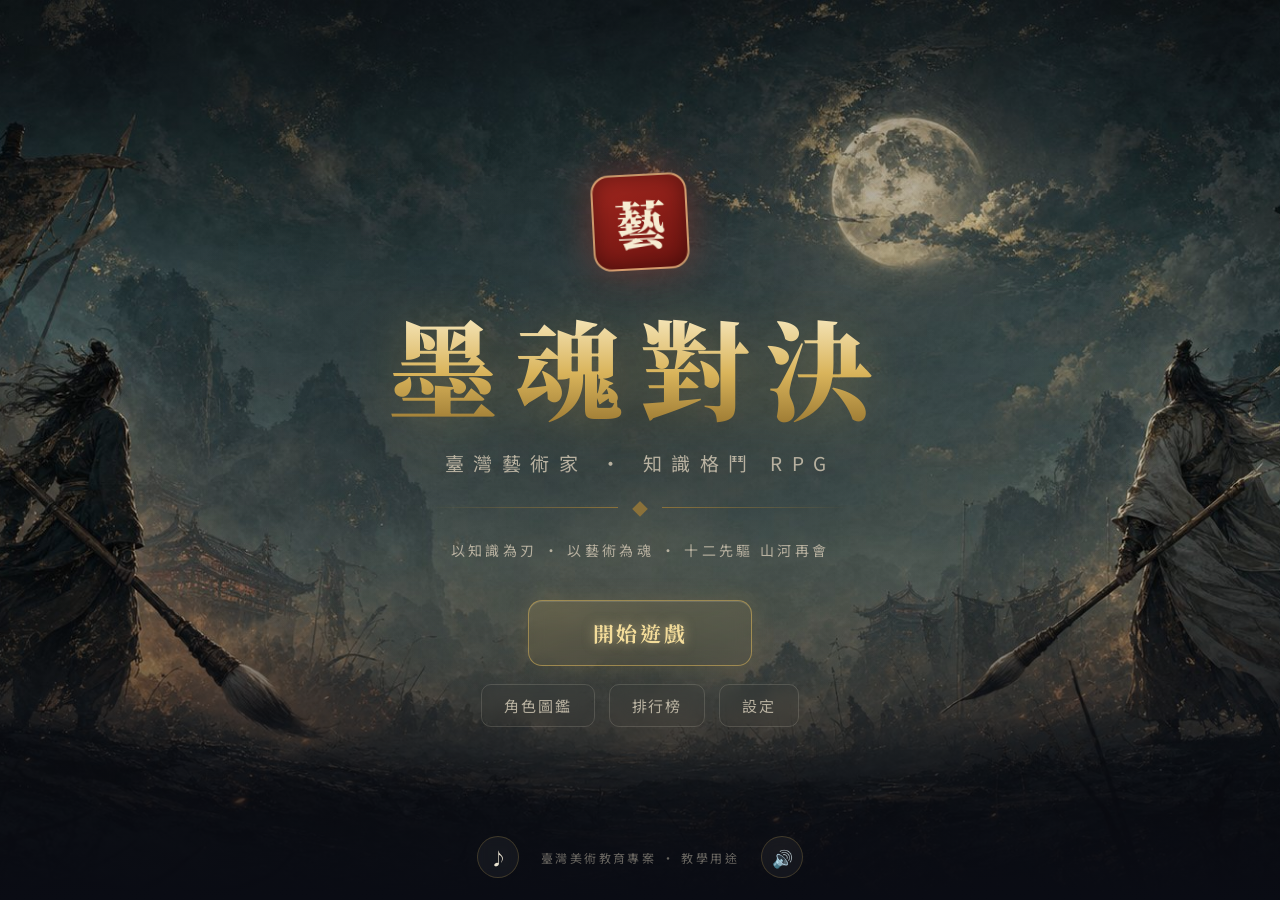
==== index.html @ 485f6d45 "初始版本:墨魂對決 — 臺灣藝術家知識格鬥 RPG 12 位臺灣美術先驅立繪、回合制答題戰鬥、120 題內建題庫、 教師模式 CSV 匯入、圖鑑解鎖、排行榜、PWA 離線支援。  Co-Authore" ====
<!DOCTYPE html>
<html lang="zh-Hant">
<head>
<meta charset="UTF-8">
<meta name="viewport" content="width=device-width, initial-scale=1.0">
<meta name="theme-color" content="#0a0c14">
<title>墨魂對決 — 臺灣藝術家知識格鬥 RPG</title>
<meta name="description" content="臺灣藝術家知識格鬥 RPG:以答題為武器的回合制戰鬥,認識陳澄波、黃土水、郭雪湖等 12 位臺灣美術先驅。">
<link rel="manifest" href="manifest.json">
<link rel="preconnect" href="https://fonts.googleapis.com">
<link rel="preconnect" href="https://fonts.gstatic.com" crossorigin>
<link href="https://fonts.googleapis.com/css2?family=Noto+Serif+TC:wght@400;600;700;900&family=Noto+Sans+TC:wght@300;400;500;700&display=swap" rel="stylesheet">
<link rel="stylesheet" href="css/style.css">
<link rel="preload" as="image" href="assets/hero-bg.jpg">
</head>
<body>

<!-- 全域背景粒子 -->
<canvas id="bg-canvas"></canvas>
<div class="vignette"></div>
<div class="fog fog-a"></div>
<div class="fog fog-b"></div>

<!-- ═══════════ 首頁 ═══════════ -->
<section id="screen-home" class="screen active">
  <div class="hero">
    <div class="hero-art"></div>
    <div class="hero-center">
      <div class="logo-seal">藝</div>
      <h1 class="logo-title">墨魂對決</h1>
      <p class="logo-sub">臺灣藝術家 · 知識格鬥 RPG</p>
      <div class="logo-divider"><span>◆</span></div>
      <p class="hero-tag">以知識為刃 · 以藝術為魂 · 十二先驅 山河再會</p>
      <div class="hero-actions">
        <button class="btn btn-gold btn-xl" id="btn-start">開始遊戲</button>
        <div class="hero-subactions">
          <button class="btn btn-ghost" id="btn-gallery-home">角色圖鑑</button>
          <button class="btn btn-ghost" id="btn-leaderboard">排行榜</button>
          <button class="btn btn-ghost" id="btn-settings">設定</button>
        </div>
      </div>
    </div>
    <div class="hero-footer">
      <button class="icon-btn" id="btn-bgm" title="背景音樂">♪</button>
      <span class="hero-credit">臺灣美術教育專案 · 教學用途</span>
      <button class="icon-btn" id="btn-sfx" title="音效">🔊</button>
    </div>
  </div>
</section>

<!-- ═══════════ 模式選擇 ═══════════ -->
<section id="screen-modes" class="screen">
  <header class="screen-header">
    <button class="btn btn-back" data-back="screen-home">‹ 返回</button>
    <h2 class="screen-title">選擇模式</h2>
    <div class="header-spacer"></div>
  </header>
  <div id="mode-grid" class="mode-grid"></div>
</section>

<!-- ═══════════ 角色選擇 ═══════════ -->
<section id="screen-select" class="screen">
  <header class="screen-header">
    <button class="btn btn-back" data-back="screen-modes">‹ 返回</button>
    <h2 class="screen-title" id="select-title">選擇角色</h2>
    <div class="header-spacer"></div>
  </header>
  <p class="select-hint" id="select-hint"></p>
  <div id="char-grid" class="char-grid"></div>
  <div id="char-detail" class="char-detail hidden"></div>
  <div class="select-footer">
    <div id="pick-status" class="pick-status"></div>
    <div class="difficulty-row hidden" id="ai-difficulty-row">
      <span class="diff-label">AI 難度</span>
      <div class="diff-btns" id="diff-btns"></div>
    </div>
    <button class="btn btn-gold btn-lg hidden" id="btn-battle-start">進入戰鬥</button>
  </div>
</section>

<!-- ═══════════ 戰鬥畫面 ═══════════ -->
<section id="screen-battle" class="screen">
  <div class="battle-stage" id="battle-stage">
    <div class="stage-bg"></div>
    <div class="stage-ground"></div>

    <div class="battle-hud">
      <div class="fighter-panel left" id="panel-p1">
        <div class="fp-name-row"><span class="fp-name" id="name-p1"></span><span class="fp-tag" id="tag-p1"></span></div>
        <div class="bar hp-bar"><div class="bar-fill" id="hp-p1"></div><span class="bar-text" id="hptext-p1"></span></div>
        <div class="bar en-bar"><div class="bar-fill" id="en-p1"></div><span class="bar-label">氣</span></div>
        <div class="fp-combo" id="combo-p1"></div>
      </div>
      <div class="battle-center">
        <div class="round-label" id="round-label">ROUND 1</div>
        <div class="timer-ring" id="timer-ring"><span id="timer-text">–</span></div>
      </div>
      <div class="fighter-panel right" id="panel-p2">
        <div class="fp-name-row"><span class="fp-tag" id="tag-p2"></span><span class="fp-name" id="name-p2"></span></div>
        <div class="bar hp-bar rtl"><div class="bar-fill" id="hp-p2"></div><span class="bar-text" id="hptext-p2"></span></div>
        <div class="bar en-bar rtl"><div class="bar-fill" id="en-p2"></div><span class="bar-label">氣</span></div>
        <div class="fp-combo" id="combo-p2"></div>
      </div>
    </div>

    <div class="arena">
      <div class="fighter fighter-left" id="fighter-p1"></div>
      <div class="vs-mark">對</div>
      <div class="fighter fighter-right" id="fighter-p2"></div>
    </div>

    <div class="battle-bottom" id="battle-bottom"></div>

    <div class="fx-layer" id="fx-layer"></div>
    <div class="announce" id="announce"></div>
    <div class="ultra-overlay" id="ultra-overlay"></div>
    <button class="btn btn-ghost btn-flee" id="btn-flee">離開戰鬥</button>
  </div>
</section>

<!-- ═══════════ 練習模式 ═══════════ -->
<section id="screen-practice" class="screen">
  <header class="screen-header">
    <button class="btn btn-back" data-back="screen-modes">‹ 返回</button>
    <h2 class="screen-title">練習模式</h2>
    <div class="header-spacer" id="practice-score"></div>
  </header>
  <div class="practice-wrap" id="practice-wrap"></div>
</section>

<!-- ═══════════ 教師模式 ═══════════ -->
<section id="screen-teacher" class="screen">
  <header class="screen-header">
    <button class="btn btn-back" data-back="screen-modes">‹ 返回</button>
    <h2 class="screen-title">教師模式 · 題庫管理</h2>
    <div class="header-spacer"></div>
  </header>
  <div class="teacher-wrap" id="teacher-wrap"></div>
</section>

<!-- ═══════════ 圖鑑 ═══════════ -->
<section id="screen-gallery" class="screen">
  <header class="screen-header">
    <button class="btn btn-back" data-back="screen-home">‹ 返回</button>
    <h2 class="screen-title">藝術家圖鑑</h2>
    <div class="header-spacer" id="gallery-progress"></div>
  </header>
  <div class="gallery-wrap" id="gallery-wrap"></div>
</section>

<!-- ═══════════ 勝負結算 ═══════════ -->
<div class="modal-backdrop hidden" id="result-modal">
  <div class="result-card" id="result-card"></div>
</div>

<!-- ═══════════ 通用 Modal ═══════════ -->
<div class="modal-backdrop hidden" id="modal">
  <div class="modal-card" id="modal-card"></div>
</div>

<div class="toast" id="toast"></div>

<script src="js/data.js"></script>
<script src="js/audio.js"></script>
<script src="js/fx.js"></script>
<script src="js/game.js"></script>
<script src="js/ui.js"></script>
<script>
if ('serviceWorker' in navigator && location.protocol.startsWith('http')) {
  navigator.serviceWorker.register('sw.js').catch(()=>{});
}
</script>
</body>
</html>
---- css/style.css ----
/* ═══════════════════════════════════════════════
   墨魂對決 — 主樣式
   中國古典武俠 × Dark Fantasy × 現代 Game UI
   ═══════════════════════════════════════════════ */

:root {
  --gold: #d9b45b;
  --gold-hi: #f3dc9a;
  --gold-dim: #8a713a;
  --ink: #0a0c14;
  --ink-2: #10131f;
  --ink-3: #171b2b;
  --paper: #e9e2d0;
  --paper-dim: #b8b1a0;
  --red: #c0392b;
  --red-hi: #ff6b52;
  --jade: #3fae8c;
  --glass: rgba(255, 255, 255, 0.045);
  --glass-brd: rgba(217, 180, 91, 0.22);
  --shadow-lg: 0 22px 60px rgba(0, 0, 0, 0.55);
  --ease: cubic-bezier(0.22, 1, 0.36, 1);
  --serif: 'Noto Serif TC', 'PMingLiU', serif;
  --sans: 'Noto Sans TC', 'Microsoft JhengHei', sans-serif;
}

* { margin: 0; padding: 0; box-sizing: border-box; }
html { height: 100%; }
body {
  min-height: 100%;
  background:
    radial-gradient(1200px 700px at 70% -10%, #1d1730 0%, transparent 60%),
    radial-gradient(1000px 800px at 10% 110%, #14202b 0%, transparent 55%),
    linear-gradient(175deg, #0c0e18 0%, #0a0c14 45%, #0d0a12 100%);
  color: var(--paper);
  font-family: var(--sans);
  overflow-x: hidden;
}
button { font-family: inherit; color: inherit; cursor: pointer; background: none; border: none; }
input, textarea, select { font-family: inherit; }
.hidden { display: none !important; }

/* ── 背景層 ── */
#bg-canvas { position: fixed; inset: 0; z-index: 0; pointer-events: none; }
.vignette {
  position: fixed; inset: 0; z-index: 2; pointer-events: none;
  background: radial-gradient(ellipse at center, transparent 52%, rgba(0, 0, 0, 0.55) 100%);
}
.fog {
  position: fixed; left: -20%; width: 140%; height: 40vh; z-index: 1; pointer-events: none;
  background: radial-gradient(ellipse 60% 100% at 50% 100%, rgba(160, 170, 210, 0.07), transparent 70%);
  filter: blur(2px);
}
.fog-a { bottom: -8vh; animation: fogDrift 26s ease-in-out infinite alternate; }
.fog-b { bottom: 6vh; opacity: 0.6; animation: fogDrift 34s ease-in-out infinite alternate-reverse; }
@keyframes fogDrift { from { transform: translateX(-4%); } to { transform: translateX(4%); } }

/* ── 畫面切換 ── */
.screen {
  position: relative; z-index: 3;
  min-height: 100vh;
  display: none;
  flex-direction: column;
  animation: screenIn 0.55s var(--ease);
}
.screen.active { display: flex; }
@keyframes screenIn {
  from { opacity: 0; transform: scale(1.015); filter: brightness(1.4); }
  to { opacity: 1; transform: scale(1); filter: brightness(1); }
}

/* ═══════════ 按鈕 ═══════════ */
.btn {
  position: relative;
  padding: 10px 22px;
  border-radius: 10px;
  font-size: 15px; letter-spacing: 0.12em;
  border: 1px solid var(--glass-brd);
  background: var(--glass);
  backdrop-filter: blur(8px);
  transition: all 0.28s var(--ease);
}
.btn:hover { border-color: var(--gold); color: var(--gold-hi); box-shadow: 0 0 18px rgba(217, 180, 91, 0.25), inset 0 0 12px rgba(217, 180, 91, 0.08); transform: translateY(-1px); }
.btn:active { transform: translateY(1px) scale(0.98); }

.btn-gold {
  background: linear-gradient(160deg, rgba(217, 180, 91, 0.18), rgba(217, 180, 91, 0.06));
  border: 1px solid rgba(217, 180, 91, 0.55);
  color: var(--gold-hi);
  text-shadow: 0 0 12px rgba(243, 220, 154, 0.5);
  box-shadow: 0 0 22px rgba(217, 180, 91, 0.18), inset 0 1px 0 rgba(255, 255, 255, 0.12);
  animation: breathe 3.2s ease-in-out infinite;
}
.btn-gold:hover { box-shadow: 0 0 34px rgba(217, 180, 91, 0.45), inset 0 0 18px rgba(217, 180, 91, 0.12); transform: translateY(-2px) scale(1.02); }
@keyframes breathe {
  0%, 100% { box-shadow: 0 0 18px rgba(217, 180, 91, 0.15), inset 0 1px 0 rgba(255, 255, 255, 0.1); }
  50% { box-shadow: 0 0 30px rgba(217, 180, 91, 0.32), inset 0 1px 0 rgba(255, 255, 255, 0.14); }
}

.btn-ghost { background: transparent; border-color: rgba(233, 226, 208, 0.16); color: var(--paper-dim); }
.btn-ghost:hover { color: var(--gold-hi); }
.btn-lg { padding: 14px 40px; font-size: 17px; border-radius: 12px; }
.btn-xl { padding: 17px 64px; font-size: 21px; font-weight: 700; font-family: var(--serif); border-radius: 14px; }
.btn-sm { padding: 7px 16px; font-size: 13px; }
.btn-tiny { padding: 3px 10px; font-size: 12px; border-radius: 6px; }
.btn-danger { border-color: rgba(192, 57, 43, 0.5); color: #e88; }
.btn-danger:hover { border-color: var(--red-hi); color: var(--red-hi); box-shadow: 0 0 16px rgba(192, 57, 43, 0.3); }
.btn-back { padding: 8px 16px; font-size: 14px; }

.icon-btn {
  width: 42px; height: 42px; border-radius: 50%;
  border: 1px solid var(--glass-brd); background: var(--glass);
  font-size: 17px; transition: all 0.25s var(--ease);
  backdrop-filter: blur(6px);
}
.icon-btn:hover { border-color: var(--gold); box-shadow: 0 0 14px rgba(217, 180, 91, 0.3); }
.icon-btn.off { opacity: 0.35; filter: grayscale(1); }

/* ═══════════ 首頁 ═══════════ */
.hero {
  position: relative; flex: 1;
  display: flex; flex-direction: column; align-items: center; justify-content: center;
  min-height: 100vh; overflow: hidden; padding: 24px;
}
.hero-art {
  position: absolute; inset: 0; z-index: 0; pointer-events: none;
  background: url('../assets/hero-bg.jpg') center 30% / cover no-repeat;
  animation: heroZoom 36s ease-in-out infinite alternate;
  transform-origin: 50% 42%;
}
@keyframes heroZoom { from { transform: scale(1); } to { transform: scale(1.07); } }
.hero-art::after {
  content: ''; position: absolute; inset: 0;
  background:
    radial-gradient(58% 46% at 50% 46%, rgba(7, 9, 15, 0.34), transparent 72%),
    linear-gradient(rgba(7, 9, 15, 0.42), rgba(7, 9, 15, 0.12) 30%, rgba(7, 9, 15, 0.16) 62%, rgba(9, 10, 16, 0.78) 88%, #0a0c14 100%);
}
.hero-center { position: relative; text-align: center; z-index: 4; }
.logo-seal {
  width: 96px; height: 96px; margin: 0 auto 18px;
  display: flex; align-items: center; justify-content: center;
  font-family: var(--serif); font-size: 52px; font-weight: 900; color: #f6ecd2;
  background: linear-gradient(160deg, #a3271f, #6e1410);
  border: 2px solid rgba(243, 220, 154, 0.65);
  border-radius: 18px;
  box-shadow: 0 0 40px rgba(192, 57, 43, 0.45), inset 0 0 22px rgba(0, 0, 0, 0.4);
  animation: sealIn 1.1s var(--ease) both, sealGlow 4s ease-in-out 1.1s infinite;
  rotate: -3deg;
}
@keyframes sealIn { from { opacity: 0; transform: scale(2.4); filter: blur(6px); } to { opacity: 1; transform: scale(1); filter: blur(0); } }
@keyframes sealGlow { 0%, 100% { box-shadow: 0 0 30px rgba(192, 57, 43, 0.35), inset 0 0 22px rgba(0,0,0,.4);} 50% { box-shadow: 0 0 55px rgba(192, 57, 43, 0.6), inset 0 0 22px rgba(0,0,0,.4);} }

.logo-title {
  font-family: var(--serif); font-weight: 900;
  font-size: clamp(52px, 9vw, 108px); letter-spacing: 0.16em;
  background: linear-gradient(180deg, #fdf3d3 8%, var(--gold) 55%, #96742f 92%);
  -webkit-background-clip: text; background-clip: text; color: transparent;
  filter: drop-shadow(0 4px 26px rgba(217, 180, 91, 0.35));
  animation: titleIn 1.2s 0.15s var(--ease) both;
}
@keyframes titleIn { from { opacity: 0; transform: translateY(26px); letter-spacing: 0.5em; filter: blur(8px); } to { opacity: 1; transform: none; letter-spacing: 0.16em; filter: drop-shadow(0 4px 26px rgba(217,180,91,.35)); } }

.logo-sub {
  margin-top: 6px; font-size: clamp(14px, 2vw, 19px); letter-spacing: 0.5em;
  color: var(--paper-dim); animation: fadeUp 1s 0.5s var(--ease) both;
}
.logo-divider {
  margin: 20px auto; width: min(420px, 70vw); display: flex; align-items: center; gap: 14px;
  color: var(--gold-dim); animation: fadeUp 1s 0.65s var(--ease) both;
}
.logo-divider::before, .logo-divider::after {
  content: ''; flex: 1; height: 1px;
  background: linear-gradient(90deg, transparent, var(--gold-dim));
}
.logo-divider::after { background: linear-gradient(90deg, var(--gold-dim), transparent); }
.hero-tag { color: var(--paper-dim); letter-spacing: 0.24em; font-size: 14px; animation: fadeUp 1s 0.75s var(--ease) both; }

.hero-actions { margin-top: 40px; animation: fadeUp 1s 0.9s var(--ease) both; }
.hero-subactions { margin-top: 18px; display: flex; gap: 14px; justify-content: center; flex-wrap: wrap; }
.hero-footer {
  position: absolute; bottom: 22px; left: 0; right: 0; z-index: 4;
  display: flex; align-items: center; justify-content: center; gap: 22px;
}
.hero-credit { font-size: 12px; letter-spacing: 0.2em; color: rgba(184, 177, 160, 0.55); }

@keyframes fadeUp { from { opacity: 0; transform: translateY(18px); } to { opacity: 1; transform: none; } }
.fade-up { animation: fadeUp 0.5s var(--ease) both; }

/* ═══════════ 通用頁首 ═══════════ */
.screen-header {
  display: flex; align-items: center; justify-content: space-between;
  padding: 22px clamp(16px, 4vw, 48px);
}
.screen-title {
  font-family: var(--serif); font-weight: 700;
  font-size: clamp(22px, 3.4vw, 32px); letter-spacing: 0.22em;
  color: var(--gold-hi); text-shadow: 0 0 24px rgba(217, 180, 91, 0.3);
}
.header-spacer { min-width: 90px; text-align: right; }

/* ═══════════ 模式選擇 ═══════════ */
.mode-grid {
  display: grid; gap: 22px;
  grid-template-columns: repeat(auto-fill, minmax(250px, 1fr));
  padding: 10px clamp(16px, 5vw, 64px) 56px;
  max-width: 1280px; margin: 0 auto; width: 100%;
}
.mode-card {
  position: relative; overflow: hidden;
  display: flex; flex-direction: column; align-items: flex-start; gap: 8px;
  padding: 28px 26px; min-height: 170px;
  border-radius: 24px; text-align: left;
  background: linear-gradient(155deg, rgba(255, 255, 255, 0.06), rgba(255, 255, 255, 0.015));
  border: 1px solid var(--glass-brd);
  backdrop-filter: blur(12px);
  box-shadow: var(--shadow-lg);
  transition: transform 0.35s var(--ease), box-shadow 0.35s var(--ease), border-color 0.35s;
  animation: fadeUp 0.55s var(--d, 0s) var(--ease) both;
}
.mode-card::before {
  content: ''; position: absolute; inset: 0; border-radius: inherit; pointer-events: none;
  background: radial-gradient(420px 160px at var(--mx, 50%) -20%, rgba(217, 180, 91, 0.16), transparent 65%);
  opacity: 0; transition: opacity 0.4s;
}
.mode-card:hover { transform: translateY(-7px) scale(1.03); border-color: rgba(217, 180, 91, 0.65); box-shadow: 0 26px 70px rgba(0, 0, 0, 0.6), 0 0 34px rgba(217, 180, 91, 0.22); }
.mode-card:hover::before { opacity: 1; }
.mode-icon { font-size: 34px; filter: drop-shadow(0 0 12px rgba(217, 180, 91, 0.4)); }
.mode-name { font-family: var(--serif); font-size: 22px; font-weight: 700; letter-spacing: 0.14em; color: var(--gold-hi); }
.mode-desc { font-size: 13.5px; color: var(--paper-dim); line-height: 1.6; }
.mode-card.wip { opacity: 0.55; }
.mode-wip {
  position: absolute; top: 16px; right: -34px; rotate: 40deg;
  background: rgba(120, 120, 140, 0.35); font-size: 11px; letter-spacing: 0.3em;
  padding: 4px 40px; color: var(--paper-dim);
}
.mode-card.sm { min-height: 130px; padding: 20px; }

/* ═══════════ 角色選擇 ═══════════ */
.select-hint { text-align: center; color: var(--paper-dim); letter-spacing: 0.3em; font-size: 14px; margin-bottom: 14px; }
.char-grid {
  display: grid; gap: 16px;
  grid-template-columns: repeat(auto-fill, minmax(160px, 1fr));
  padding: 0 clamp(16px, 4vw, 56px);
  max-width: 1320px; margin: 0 auto; width: 100%;
}
.char-card {
  --c1: hsl(var(--h), 55%, 46%);
  --c2: hsl(var(--h2), 60%, 38%);
  position: relative; display: flex; flex-direction: column; align-items: center; gap: 4px;
  padding: 20px 12px 16px; border-radius: 18px;
  background:
    radial-gradient(120% 90% at 50% -12%, hsla(var(--h), 60%, 50%, 0.16), transparent 60%),
    linear-gradient(160deg, rgba(255, 255, 255, 0.05), rgba(255, 255, 255, 0.012));
  border: 1px solid var(--glass-brd);
  backdrop-filter: blur(10px);
  transition: transform 0.32s var(--ease), box-shadow 0.32s var(--ease), border-color 0.32s;
  animation: fadeUp 0.5s var(--d, 0s) var(--ease) both;
  transform-style: preserve-3d;
}
.char-card:hover {
  transform: translateY(-8px) scale(1.045) rotateX(4deg);
  border-color: rgba(217, 180, 91, 0.7);
  box-shadow: 0 24px 50px rgba(0, 0, 0, 0.6), 0 0 30px rgba(217, 180, 91, 0.25), 0 0 46px hsla(var(--h), 70%, 50%, 0.2);
}
.char-card.picked {
  border-color: var(--gold);
  box-shadow: 0 0 0 1px var(--gold), 0 0 34px rgba(217, 180, 91, 0.4), 0 18px 44px rgba(0, 0, 0, 0.55);
  transform: scale(1.03);
}
.pick-badge {
  position: absolute; top: -10px; left: 50%; transform: translateX(-50%);
  background: linear-gradient(160deg, var(--gold-hi), var(--gold));
  color: #241c08; font-weight: 700; font-size: 12px; letter-spacing: 0.2em;
  padding: 3px 14px; border-radius: 999px;
  box-shadow: 0 4px 14px rgba(217, 180, 91, 0.5);
}
.char-star { position: absolute; top: 8px; right: 12px; color: var(--gold-hi); text-shadow: 0 0 10px rgba(243, 220, 154, 0.8); }
.char-portrait {
  width: 100%; aspect-ratio: 3 / 4;
  border-radius: 12px; overflow: hidden;
  border: 1px solid rgba(243, 220, 154, 0.28);
  box-shadow: 0 8px 22px rgba(0, 0, 0, 0.5), inset 0 0 18px rgba(0, 0, 0, 0.25);
  margin-bottom: 8px;
  background: radial-gradient(circle at 50% 30%, var(--c1), var(--c2));
}
.char-portrait img {
  width: 100%; height: 100%;
  object-fit: cover; object-position: 50% 8%;
  transition: transform 0.45s var(--ease);
}
.char-card:hover .char-portrait img { transform: scale(1.07); }
.char-card.picked .char-portrait { border-color: rgba(243, 220, 154, 0.7); }
.char-name { font-family: var(--serif); font-size: 19px; font-weight: 700; letter-spacing: 0.1em; }
.char-title { font-size: 12px; color: var(--gold); letter-spacing: 0.18em; }
.char-era { font-size: 11px; color: var(--paper-dim); }
.char-tags { display: flex; gap: 4px; flex-wrap: wrap; justify-content: center; margin-top: 4px; }
.char-tags i, .detail-tags i {
  font-style: normal; font-size: 10.5px; letter-spacing: 0.08em;
  padding: 2px 8px; border-radius: 999px;
  background: rgba(217, 180, 91, 0.1); border: 1px solid rgba(217, 180, 91, 0.28);
  color: var(--gold-hi);
}
.char-diff { margin-top: 5px; font-size: 10px; letter-spacing: 0.28em; color: var(--gold-dim); }

/* 角色詳情 */
.char-detail { padding: 18px clamp(16px, 4vw, 56px) 0; max-width: 1320px; margin: 0 auto; width: 100%; }
.detail-inner {
  --c1: hsl(var(--h), 55%, 46%);
  display: grid; grid-template-columns: 230px 1.3fr 1fr; gap: 26px;
  padding: 24px 28px; border-radius: 22px;
  background: linear-gradient(160deg, rgba(255, 255, 255, 0.055), rgba(255, 255, 255, 0.015));
  border: 1px solid rgba(217, 180, 91, 0.4);
  backdrop-filter: blur(14px);
  box-shadow: var(--shadow-lg), 0 0 40px hsla(var(--h), 60%, 50%, 0.1);
}
.pop-in { animation: popIn 0.45s var(--ease) both; }
@keyframes popIn { from { opacity: 0; transform: translateY(16px) scale(0.985); } to { opacity: 1; transform: none; } }
.detail-left { text-align: center; }
.detail-portrait {
  width: 100%; max-width: 210px; aspect-ratio: 9 / 14;
  margin: 0 auto 12px; border-radius: 16px; overflow: hidden;
  border: 1px solid rgba(243, 220, 154, 0.45);
  box-shadow: 0 12px 34px rgba(0, 0, 0, 0.55), 0 0 30px hsla(var(--h), 70%, 55%, 0.28);
}
.detail-portrait img { width: 100%; height: 100%; object-fit: cover; object-position: 50% 0%; }
.detail-name { font-family: var(--serif); font-size: 26px; font-weight: 900; letter-spacing: 0.12em; }
.detail-title { color: var(--gold); font-size: 13px; letter-spacing: 0.14em; margin-top: 2px; }
.detail-era { color: var(--paper-dim); font-size: 12px; margin-top: 2px; }
.detail-tags { display: flex; gap: 5px; flex-wrap: wrap; justify-content: center; margin-top: 10px; }
.detail-desc { font-size: 14px; line-height: 1.9; color: #d8d2c2; }
.detail-stats { margin-top: 14px; display: grid; gap: 7px; }
.stat-row { display: grid; grid-template-columns: 40px 1fr 22px; align-items: center; gap: 10px; font-size: 12.5px; color: var(--paper-dim); }
.stat-row b { color: var(--gold-hi); text-align: right; }
.stat-bar { height: 7px; border-radius: 99px; background: rgba(255, 255, 255, 0.07); overflow: hidden; }
.stat-bar div {
  height: 100%; border-radius: 99px;
  background: linear-gradient(90deg, hsl(var(--h), 60%, 42%), var(--gold));
  box-shadow: 0 0 10px hsla(var(--h), 80%, 55%, 0.5);
  animation: statGrow 0.8s var(--ease) both;
}
@keyframes statGrow { from { width: 0 !important; } }
.detail-right { display: flex; flex-direction: column; gap: 10px; justify-content: center; }
.detail-skill {
  display: grid; grid-template-columns: 46px 1fr; grid-template-rows: auto auto; column-gap: 12px;
  padding: 10px 14px; border-radius: 12px;
  background: rgba(255, 255, 255, 0.035); border: 1px solid rgba(255, 255, 255, 0.08);
}
.detail-skill i {
  grid-row: 1 / 3; align-self: center; font-style: normal;
  font-size: 12px; letter-spacing: 0.1em; text-align: center;
  padding: 5px 0; border-radius: 8px;
  background: rgba(217, 180, 91, 0.12); color: var(--gold-hi); border: 1px solid rgba(217, 180, 91, 0.3);
}
.detail-skill b { font-family: var(--serif); font-size: 15px; letter-spacing: 0.06em; }
.detail-skill span { font-size: 12px; color: var(--paper-dim); }
.detail-skill.ultra { border-color: rgba(217, 180, 91, 0.45); background: linear-gradient(120deg, rgba(217, 180, 91, 0.1), rgba(192, 57, 43, 0.08)); }
.detail-skill.ultra i { background: linear-gradient(160deg, rgba(217,180,91,.3), rgba(192,57,43,.25)); }

.select-footer {
  position: sticky; bottom: 0; z-index: 5;
  display: flex; align-items: center; justify-content: center; gap: 26px; flex-wrap: wrap;
  padding: 16px clamp(16px, 4vw, 56px) 22px; margin-top: 22px;
  background: linear-gradient(transparent, rgba(6, 7, 12, 0.88) 35%);
  backdrop-filter: blur(6px);
}
.pick-status { display: flex; align-items: center; gap: 12px; font-family: var(--serif); font-size: 17px; letter-spacing: 0.1em; }
.ps { padding: 6px 16px; border-radius: 10px; border: 1px solid var(--glass-brd); background: var(--glass); }
.ps.p1 { border-color: rgba(217, 180, 91, 0.5); color: var(--gold-hi); }
.ps.p2 { border-color: rgba(120, 170, 255, 0.5); color: #b9d4ff; }
.ps-vs { color: var(--red-hi); font-weight: 900; }
.difficulty-row { display: flex; align-items: center; gap: 12px; }
.diff-label { color: var(--paper-dim); font-size: 13px; letter-spacing: 0.2em; }
.diff-btns { display: flex; gap: 6px; flex-wrap: wrap; }
.diff-btn {
  display: flex; flex-direction: column; align-items: center; gap: 1px;
  padding: 7px 13px; border-radius: 10px; font-size: 12.5px; letter-spacing: 0.06em;
  border: 1px solid rgba(255, 255, 255, 0.12); background: var(--glass); color: var(--paper-dim);
  transition: all 0.25s var(--ease);
}
.diff-btn i { font-style: normal; font-size: 10.5px; opacity: 0.75; }
.diff-btn:hover { border-color: var(--gold-dim); color: var(--paper); }
.diff-btn.on {
  border-color: var(--gold); color: var(--gold-hi);
  background: rgba(217, 180, 91, 0.12);
  box-shadow: 0 0 14px rgba(217, 180, 91, 0.3);
}

/* ═══════════ 戰鬥畫面 ═══════════ */
#screen-battle { padding: 0; }
.battle-stage {
  position: relative; flex: 1; min-height: 100vh;
  display: flex; flex-direction: column;
  overflow: hidden;
  transition: filter 0.4s;
}
.battle-stage.slowmo { filter: saturate(0.6) contrast(1.1) brightness(0.85); }
.battle-stage.shaking { animation: shake 0.45s linear; }
@keyframes shake {
  0%, 100% { transform: translate(0, 0); }
  15% { transform: translate(calc(var(--shake, 6px) * -1), calc(var(--shake, 6px) * 0.6)); }
  30% { transform: translate(var(--shake, 6px), calc(var(--shake, 6px) * -0.7)); }
  45% { transform: translate(calc(var(--shake, 6px) * -0.8), calc(var(--shake, 6px) * -0.4)); }
  60% { transform: translate(calc(var(--shake, 6px) * 0.6), var(--shake, 6px)); }
  80% { transform: translate(calc(var(--shake, 6px) * -0.3), calc(var(--shake, 6px) * 0.3)); }
}
.stage-bg {
  position: absolute; inset: 0; pointer-events: none;
  background:
    radial-gradient(60% 46% at 50% 30%, rgba(120, 100, 200, 0.09), transparent 70%),
    radial-gradient(85% 55% at 15% 105%, rgba(140, 60, 40, 0.15), transparent 62%),
    radial-gradient(85% 55% at 85% 105%, rgba(40, 70, 120, 0.15), transparent 62%),
    linear-gradient(rgba(7, 8, 14, 0.74), rgba(7, 8, 14, 0.6) 40%, rgba(7, 8, 14, 0.82)),
    url('../assets/hero-bg.jpg') center 34% / cover no-repeat;
}
.stage-bg::after {
  content: ''; position: absolute; inset: 0;
  background: linear-gradient(100deg, transparent 42%, rgba(240, 226, 180, 0.045) 50%, transparent 58%);
  background-size: 260% 100%;
  animation: lightSweep 9s ease-in-out infinite;
}
@keyframes lightSweep { 0% { background-position: 120% 0; } 55%, 100% { background-position: -120% 0; } }
.stage-ground {
  position: absolute; left: 0; right: 0; bottom: 0; height: 30%;
  background:
    radial-gradient(60% 90% at 50% 120%, rgba(217, 180, 91, 0.07), transparent 70%),
    linear-gradient(transparent, rgba(4, 5, 9, 0.85));
  pointer-events: none;
}

/* HUD */
.battle-hud {
  position: relative; z-index: 6;
  display: grid; grid-template-columns: 1fr auto 1fr; gap: 14px; align-items: start;
  padding: 16px clamp(12px, 3vw, 40px) 6px;
}
.fighter-panel {
  padding: 12px 16px; border-radius: 16px;
  background: linear-gradient(160deg, rgba(10, 12, 22, 0.75), rgba(10, 12, 22, 0.5));
  border: 1px solid var(--glass-brd);
  backdrop-filter: blur(10px);
  transition: box-shadow 0.4s, border-color 0.4s;
}
.fighter-panel.active-turn { border-color: rgba(217, 180, 91, 0.75); box-shadow: 0 0 26px rgba(217, 180, 91, 0.25); }
.fighter-panel.right { text-align: right; }
.fp-name-row { display: flex; align-items: baseline; gap: 10px; margin-bottom: 7px; }
.fighter-panel.right .fp-name-row { justify-content: flex-end; }
.fp-name { font-family: var(--serif); font-size: clamp(16px, 2.2vw, 22px); font-weight: 700; letter-spacing: 0.1em; color: var(--gold-hi); }
.fp-tag { font-size: 11px; letter-spacing: 0.14em; color: var(--paper-dim); border: 1px solid rgba(255,255,255,.14); padding: 2px 8px; border-radius: 99px; }

.bar { position: relative; height: 18px; border-radius: 99px; background: rgba(0, 0, 0, 0.55); border: 1px solid rgba(255, 255, 255, 0.12); overflow: hidden; margin-bottom: 6px; }
.bar-fill { height: 100%; border-radius: 99px; transition: width 0.7s var(--ease); }
.hp-bar .bar-fill {
  background: linear-gradient(90deg, #2e8f5e, #66d98e);
  box-shadow: 0 0 12px rgba(102, 217, 142, 0.5);
}
.hp-bar .bar-fill.low { background: linear-gradient(90deg, #a3271f, #ff6b52); box-shadow: 0 0 14px rgba(255, 107, 82, 0.6); animation: hpPulse 0.9s ease-in-out infinite; }
@keyframes hpPulse { 50% { filter: brightness(1.5); } }
.bar.rtl { direction: rtl; }
.bar-text {
  position: absolute; inset: 0; display: flex; align-items: center; justify-content: center;
  font-size: 11px; font-weight: 700; letter-spacing: 0.08em; color: #eafbe9;
  text-shadow: 0 1px 3px rgba(0, 0, 0, 0.9); direction: ltr;
}
.en-bar { height: 10px; }
.en-bar .bar-fill { background: linear-gradient(90deg, #7048c8, var(--gold)); box-shadow: 0 0 12px rgba(217, 180, 91, 0.55); }
.bar-label {
  position: absolute; top: 50%; left: 8px; transform: translateY(-50%);
  font-size: 8.5px; letter-spacing: 0.2em; color: rgba(255, 255, 255, 0.75); direction: ltr;
}
.bar.rtl .bar-label { left: auto; right: 8px; }
.fp-combo { height: 20px; font-weight: 900; font-size: 15px; letter-spacing: 0.12em; color: var(--gold-hi); text-shadow: 0 0 14px rgba(243, 220, 154, 0.7); }
.fp-combo.pop { animation: comboPop 0.4s var(--ease); }
@keyframes comboPop { 0% { transform: scale(1.7); filter: brightness(2); } 100% { transform: scale(1); } }

.battle-center { display: flex; flex-direction: column; align-items: center; gap: 8px; padding-top: 2px; }
.round-label { font-size: 12px; letter-spacing: 0.4em; color: var(--gold); text-shadow: 0 0 12px rgba(217, 180, 91, 0.5); }
.timer-ring {
  --p: 1;
  width: 64px; height: 64px; border-radius: 50%;
  display: flex; align-items: center; justify-content: center;
  background:
    radial-gradient(closest-side, #0d0f1a 76%, transparent 77% 100%),
    conic-gradient(var(--gold) calc(var(--p) * 100%), rgba(255, 255, 255, 0.09) 0);
  border: 1px solid rgba(217, 180, 91, 0.3);
  font-size: 21px; font-weight: 900; color: var(--gold-hi);
  text-shadow: 0 0 12px rgba(243, 220, 154, 0.5);
  transition: box-shadow 0.3s;
}
.timer-ring.running { box-shadow: 0 0 20px rgba(217, 180, 91, 0.3); }
.timer-ring.danger {
  background:
    radial-gradient(closest-side, #1a0d0d 76%, transparent 77% 100%),
    conic-gradient(var(--red-hi) calc(var(--p) * 100%), rgba(255, 255, 255, 0.09) 0);
  color: var(--red-hi); border-color: rgba(255, 107, 82, 0.5);
  animation: dangerPulse 0.5s ease-in-out infinite;
}
@keyframes dangerPulse { 50% { box-shadow: 0 0 26px rgba(255, 107, 82, 0.55); } }

/* 擂臺 */
.arena {
  position: relative; z-index: 4;
  flex: 1; min-height: 200px;
  display: flex; align-items: center; justify-content: space-around;
  padding: 0 6vw;
}
.vs-mark {
  font-family: var(--serif); font-size: clamp(30px, 5vw, 54px); font-weight: 900;
  color: rgba(217, 180, 91, 0.28);
  text-shadow: 0 0 30px rgba(217, 180, 91, 0.25);
  animation: vsPulse 3.4s ease-in-out infinite;
}
@keyframes vsPulse { 50% { opacity: 0.55; transform: scale(1.07); } }

.fighter { position: relative; display: flex; flex-direction: column; align-items: center; transition: transform 0.4s var(--ease), filter 0.4s; }

/* 全身立繪 */
.fighter-figure {
  position: relative;
  height: clamp(220px, 38vh, 430px);
  display: flex; align-items: flex-end; justify-content: center;
  animation: idleBob 3.6s ease-in-out infinite;
}
.fighter-right .fighter-figure { animation-delay: 1.6s; }
.fighter-img {
  height: 100%; width: auto; max-width: 42vw; object-fit: contain;
  filter: drop-shadow(0 18px 30px rgba(0, 0, 0, 0.65)) drop-shadow(0 0 26px hsla(var(--h), 75%, 55%, 0.3));
  transition: filter 0.4s;
  -webkit-mask-image: linear-gradient(90deg, transparent 1%, #000 24%, #000 76%, transparent 99%), linear-gradient(180deg, transparent 0%, #000 12%, #000 90%, transparent 100%);
  -webkit-mask-composite: source-in;
  mask-image: linear-gradient(90deg, transparent 1%, #000 24%, #000 76%, transparent 99%), linear-gradient(180deg, transparent 0%, #000 12%, #000 90%, transparent 100%);
  mask-composite: intersect;
}
.fighter-right .fighter-img { transform: scaleX(-1); }
.figure-aura {
  position: absolute; bottom: -4%; left: 50%; transform: translateX(-50%);
  width: 88%; aspect-ratio: 1; border-radius: 50%; pointer-events: none;
  background: radial-gradient(closest-side, hsla(var(--h), 80%, 55%, 0.22), transparent 72%);
  filter: blur(6px);
  animation: auraPulse 3.6s ease-in-out infinite;
}
@keyframes auraPulse { 50% { opacity: 0.55; transform: translateX(-50%) scale(1.08); } }
.fighter.active-turn .fighter-img {
  filter: drop-shadow(0 18px 30px rgba(0, 0, 0, 0.65)) drop-shadow(0 0 34px rgba(217, 180, 91, 0.55));
}
.fighter.boss-size .fighter-figure { height: clamp(260px, 46vh, 520px); }
.fighter .medallion {
  --c1: hsl(var(--h), 55%, 46%);
  --c2: hsl(var(--h2), 60%, 36%);
  position: relative;
  width: clamp(110px, 15vw, 170px); aspect-ratio: 1; border-radius: 50%;
  display: flex; align-items: center; justify-content: center;
  background: radial-gradient(circle at 32% 26%, var(--c1), var(--c2) 78%);
  box-shadow: 0 18px 50px rgba(0, 0, 0, 0.6), inset 0 0 34px rgba(0, 0, 0, 0.4), 0 0 40px hsla(var(--h), 70%, 55%, 0.22);
  animation: idleBob 3.2s ease-in-out infinite;
}
.fighter-right .medallion { animation-delay: 1.4s; }
@keyframes idleBob { 0%, 100% { transform: translateY(0) rotate(-1deg); } 50% { transform: translateY(-10px) rotate(1deg); } }
.medallion-ring {
  position: absolute; inset: -7px; border-radius: 50%;
  border: 2px solid rgba(243, 220, 154, 0.4);
  border-top-color: rgba(243, 220, 154, 0.9);
  animation: ringSpin 9s linear infinite;
}
@keyframes ringSpin { to { transform: rotate(360deg); } }
.medallion-mono {
  font-family: var(--serif); font-weight: 900;
  font-size: clamp(52px, 7.5vw, 84px); color: #f8f2df;
  text-shadow: 0 3px 16px rgba(0, 0, 0, 0.65);
}
.fighter-shadow {
  width: 60%; height: 14px; margin-top: 18px; border-radius: 50%;
  background: radial-gradient(closest-side, rgba(0, 0, 0, 0.55), transparent);
  animation: shadowBob 3.2s ease-in-out infinite;
}
@keyframes shadowBob { 50% { transform: scaleX(0.85); opacity: 0.7; } }
.fighter.active-turn .medallion { box-shadow: 0 18px 50px rgba(0,0,0,.6), inset 0 0 34px rgba(0,0,0,.4), 0 0 55px rgba(217, 180, 91, 0.45); }
.fighter.boss-size .medallion { width: clamp(150px, 20vw, 230px); }
.fighter.boss-size .medallion-mono { font-size: clamp(70px, 10vw, 116px); }

.fighter.dash-right { animation: dashR 0.65s var(--ease); }
.fighter.dash-left { animation: dashL 0.65s var(--ease); }
@keyframes dashR {
  0% { transform: translateX(0); }
  38% { transform: translateX(clamp(120px, 22vw, 320px)) scale(1.06); filter: brightness(1.5) drop-shadow(-18px 0 16px rgba(243,220,154,.5)); }
  100% { transform: translateX(0); }
}
@keyframes dashL {
  0% { transform: translateX(0); }
  38% { transform: translateX(calc(clamp(120px, 22vw, 320px) * -1)) scale(1.06); filter: brightness(1.5) drop-shadow(18px 0 16px rgba(243,220,154,.5)); }
  100% { transform: translateX(0); }
}
.fighter.hit-react { animation: hitReact 0.5s var(--ease); }
@keyframes hitReact {
  0% { filter: brightness(3) saturate(0); transform: translateX(0); }
  25% { transform: translateX(14px) rotate(4deg); }
  55% { transform: translateX(-8px) rotate(-2deg); filter: brightness(1.6); }
  100% { transform: none; filter: none; }
}
.fighter.stagger { animation: stagger 0.7s var(--ease); }
@keyframes stagger { 25% { transform: translateY(8px) rotate(-4deg); filter: saturate(.4) brightness(.7); } 100% { transform: none; } }
.fighter.defeated { filter: grayscale(0.9) brightness(0.45); transform: translateY(26px) rotate(8deg) scale(0.92); }
.fighter.defeated .medallion, .fighter.defeated .fighter-figure, .fighter.defeated .fighter-shadow { animation-play-state: paused; }
.fighter.victor .medallion { animation: victorPose 1.6s var(--ease) both; box-shadow: 0 18px 50px rgba(0,0,0,.6), 0 0 70px rgba(243, 220, 154, 0.55); }
.fighter.victor .fighter-figure { animation: victorPose 1.6s var(--ease) both; }
.fighter.victor .fighter-img { filter: drop-shadow(0 18px 30px rgba(0,0,0,.65)) drop-shadow(0 0 44px rgba(243, 220, 154, 0.65)); }
@keyframes victorPose { 0% { transform: scale(1); } 35% { transform: translateY(-30px) scale(1.14); } 65% { transform: translateY(0) scale(1.05); } 100% { transform: scale(1.08); } }

/* 底部操作區 */
.battle-bottom {
  position: relative; z-index: 7;
  min-height: 260px;
  padding: 8px clamp(12px, 4vw, 60px) 26px;
  display: flex; align-items: flex-end; justify-content: center;
}
.skill-panel, .q-panel {
  width: min(880px, 100%);
  padding: 20px 26px 24px; border-radius: 22px;
  background: linear-gradient(165deg, rgba(13, 15, 26, 0.88), rgba(13, 15, 26, 0.72));
  border: 1px solid rgba(217, 180, 91, 0.35);
  backdrop-filter: blur(14px);
  box-shadow: var(--shadow-lg);
}
.skill-panel-title { text-align: center; font-family: var(--serif); letter-spacing: 0.2em; color: var(--gold-hi); margin-bottom: 16px; font-size: 17px; }
.skill-row { display: grid; grid-template-columns: repeat(3, 1fr); gap: 14px; }
.skill-btn {
  position: relative; overflow: hidden;
  display: flex; flex-direction: column; align-items: center; gap: 5px;
  padding: 16px 12px 14px; border-radius: 16px;
  border: 1px solid rgba(255, 255, 255, 0.14);
  background: rgba(255, 255, 255, 0.04);
  transition: all 0.28s var(--ease);
}
.skill-btn:hover:not(.locked) { transform: translateY(-4px); border-color: var(--gold); box-shadow: 0 12px 30px rgba(0, 0, 0, 0.5), 0 0 22px rgba(217, 180, 91, 0.3); }
.skill-type { font-size: 11.5px; letter-spacing: 0.34em; color: var(--paper-dim); }
.skill-name { font-family: var(--serif); font-size: 19px; font-weight: 700; letter-spacing: 0.08em; color: var(--gold-hi); }
.skill-hint { font-size: 11px; color: var(--paper-dim); letter-spacing: 0.04em; text-align: center; }
.skill-btn.light .skill-type { color: #9fd8b5; }
.skill-btn.heavy .skill-type { color: #f0a868; }
.skill-btn.ultra { border-color: rgba(217, 180, 91, 0.5); background: linear-gradient(150deg, rgba(217, 180, 91, 0.12), rgba(192, 57, 43, 0.1)); }
.skill-btn.ultra:not(.locked) { animation: ultraGlow 1.6s ease-in-out infinite; }
@keyframes ultraGlow { 50% { box-shadow: 0 0 30px rgba(217, 180, 91, 0.5); border-color: var(--gold-hi); } }
.skill-btn.locked { opacity: 0.42; cursor: not-allowed; filter: grayscale(0.7); }
.skill-ready {
  position: absolute; top: 8px; right: -30px; rotate: 36deg;
  font-size: 10px; letter-spacing: 0.14em; padding: 3px 34px;
  background: linear-gradient(90deg, var(--red), #e67e22); color: #fff;
}

/* 題目面板 */
.q-meta { display: flex; align-items: center; gap: 10px; margin-bottom: 10px; flex-wrap: wrap; }
.q-cat { font-size: 11.5px; letter-spacing: 0.2em; padding: 3px 12px; border-radius: 99px; background: rgba(63, 174, 140, 0.14); border: 1px solid rgba(63, 174, 140, 0.4); color: #8fdcc2; }
.q-diff { color: var(--gold); letter-spacing: 0.2em; font-size: 13px; }
.q-sub { font-size: 12px; letter-spacing: 0.14em; color: var(--paper-dim); }
.cpu-think { color: #b9d4ff; }
.dots i { animation: dotBlink 1.2s infinite; font-style: normal; }
.dots i:nth-child(2) { animation-delay: 0.2s; }
.dots i:nth-child(3) { animation-delay: 0.4s; }
@keyframes dotBlink { 0%, 60%, 100% { opacity: 0.2; } 30% { opacity: 1; } }
.q-text { font-family: var(--serif); font-size: clamp(16px, 2.2vw, 21px); line-height: 1.65; letter-spacing: 0.04em; margin-bottom: 16px; }
.q-choices { display: grid; grid-template-columns: 1fr 1fr; gap: 10px; }
.q-choice {
  display: flex; align-items: center; gap: 12px; text-align: left;
  padding: 12px 16px; border-radius: 12px;
  font-size: 15px; line-height: 1.5;
  border: 1px solid rgba(255, 255, 255, 0.13);
  background: rgba(255, 255, 255, 0.04);
  transition: all 0.22s var(--ease);
}
.q-choice:hover:not(:disabled) { border-color: var(--gold); background: rgba(217, 180, 91, 0.09); transform: translateX(4px); box-shadow: 0 0 16px rgba(217, 180, 91, 0.18); }
.q-choice:disabled { cursor: default; }
.q-key {
  flex: 0 0 28px; height: 28px; border-radius: 8px;
  display: flex; align-items: center; justify-content: center;
  font-weight: 700; font-size: 13px;
  background: rgba(217, 180, 91, 0.13); border: 1px solid rgba(217, 180, 91, 0.35); color: var(--gold-hi);
}
.q-choice.reveal-correct {
  border-color: #66d98e; background: rgba(46, 143, 94, 0.2);
  box-shadow: 0 0 20px rgba(102, 217, 142, 0.35);
  animation: correctPulse 0.5s var(--ease);
}
@keyframes correctPulse { 30% { transform: scale(1.03); } }
.q-choice.reveal-wrong { border-color: var(--red-hi); background: rgba(192, 57, 43, 0.18); animation: wrongShake 0.4s; }
@keyframes wrongShake { 25% { transform: translateX(-6px); } 50% { transform: translateX(5px); } 75% { transform: translateX(-3px); } }
.q-choice.cpu-pick { border-color: #b9d4ff; background: rgba(120, 170, 255, 0.12); box-shadow: 0 0 16px rgba(120, 170, 255, 0.3); }
.q-exp { margin-top: 14px; padding: 10px 14px; border-radius: 10px; font-size: 13.5px; line-height: 1.7; color: #cfe8da; background: rgba(63, 174, 140, 0.08); border-left: 3px solid rgba(63, 174, 140, 0.6); animation: fadeUp 0.4s var(--ease); }

/* 戰鬥特效 */
.fx-layer { position: absolute; inset: 0; z-index: 20; pointer-events: none; overflow: hidden; }
.fx-flash { position: absolute; inset: 0; animation: flashFade 0.3s ease-out forwards; }
@keyframes flashFade { from { opacity: 1; } to { opacity: 0; } }
.fx-slash {
  position: absolute; top: 30%; left: 12%; width: 76%; height: 40%;
  pointer-events: none;
  background: linear-gradient(115deg, transparent 44%, rgba(255, 252, 240, 0.95) 49.5%, rgba(217, 180, 91, 0.8) 50.5%, transparent 56%);
  filter: drop-shadow(0 0 18px rgba(243, 220, 154, 0.8));
  clip-path: polygon(0 0, 100% 0, 100% 100%, 0 100%);
  animation: slashSweep 0.42s var(--ease) forwards;
  opacity: 0;
}
.fx-slash.from-right { transform: scaleX(-1); }
.fx-slash.heavy { height: 55%; top: 22%; filter: drop-shadow(0 0 26px rgba(255, 140, 90, 0.9)); }
@keyframes slashSweep {
  0% { opacity: 0; clip-path: polygon(0 0, 12% 0, 0% 100%, 0 100%); }
  18% { opacity: 1; }
  100% { opacity: 0; clip-path: polygon(0 0, 100% 0, 100% 100%, 0 100%); }
}
.fx-spark {
  position: absolute; border-radius: 50%;
  box-shadow: 0 0 10px currentColor;
  animation: sparkFly 0.85s cubic-bezier(0.15, 0.8, 0.4, 1) forwards;
}
@keyframes sparkFly {
  from { transform: translate(0, 0) scale(1); opacity: 1; }
  to { transform: translate(var(--dx), var(--dy)) scale(0.1); opacity: 0; }
}
.fx-dmg {
  position: absolute; transform: translate(-50%, -50%);
  font-family: var(--serif); font-weight: 900; font-size: 40px;
  color: #fff; text-shadow: 0 0 14px rgba(255, 255, 255, 0.7), 0 3px 8px rgba(0, 0, 0, 0.8);
  animation: dmgFloat 1.25s var(--ease) forwards;
}
.fx-dmg.crit { font-size: 54px; color: var(--gold-hi); text-shadow: 0 0 22px rgba(243, 220, 154, 0.95), 0 4px 10px rgba(0,0,0,.8); }
.fx-dmg.ultra { font-size: 68px; color: #ffd9a0; text-shadow: 0 0 30px rgba(255, 160, 60, 1), 0 4px 12px rgba(0,0,0,.8); }
.fx-dmg.counter { font-size: 32px; color: #b9d4ff; }
.fx-dmg.crit-label { font-size: 20px; letter-spacing: 0.3em; color: var(--red-hi); }
@keyframes dmgFloat {
  0% { opacity: 0; transform: translate(-50%, -50%) scale(2.2); }
  16% { opacity: 1; transform: translate(-50%, -50%) scale(1); }
  75% { opacity: 1; }
  100% { opacity: 0; transform: translate(-50%, -160%) scale(0.9); }
}

/* 宣告字卡 */
.announce {
  position: absolute; inset: 0; z-index: 25;
  display: flex; align-items: center; justify-content: center;
  pointer-events: none;
}
.announce span {
  font-family: var(--serif); font-weight: 900;
  font-size: clamp(30px, 5.4vw, 58px); letter-spacing: 0.3em;
  color: var(--gold-hi);
  text-shadow: 0 0 40px rgba(217, 180, 91, 0.7), 0 6px 20px rgba(0, 0, 0, 0.8);
  opacity: 0;
}
.announce.show span { animation: announceIn 1.3s var(--ease) forwards; }
@keyframes announceIn {
  0% { opacity: 0; transform: scale(2) translateY(-10px); filter: blur(10px); }
  18% { opacity: 1; transform: scale(1); filter: blur(0); }
  78% { opacity: 1; transform: scale(1.03); }
  100% { opacity: 0; transform: scale(1.06); filter: blur(3px); }
}
.announce .big { font-size: clamp(44px, 8vw, 92px); }
.announce .miss { color: #9aa4c0; text-shadow: 0 0 26px rgba(150, 160, 200, 0.6), 0 6px 20px rgba(0,0,0,.8); }
.announce .ko {
  font-size: clamp(70px, 13vw, 150px); letter-spacing: 0.14em;
  color: var(--red-hi);
  text-shadow: 0 0 60px rgba(255, 80, 50, 0.85), 0 8px 26px rgba(0, 0, 0, 0.9);
}

/* 必殺演出 */
.ultra-overlay { position: absolute; inset: 0; z-index: 30; pointer-events: none; opacity: 0; visibility: hidden; transition: opacity 0.25s; background: rgba(3, 3, 8, 0.82); overflow: hidden; }
.ultra-overlay.show { opacity: 1; visibility: visible; }
.ultra-bars { position: absolute; left: 0; right: 0; height: 13%; background: #000; z-index: 3; }
.ultra-bars.top { top: 0; animation: barsTop 0.5s var(--ease) both; }
.ultra-bars.bottom { bottom: 0; animation: barsBot 0.5s var(--ease) both; }
@keyframes barsTop { from { transform: translateY(-100%); } }
@keyframes barsBot { from { transform: translateY(100%); } }
.ultra-beams {
  position: absolute; inset: -30%;
  background: repeating-conic-gradient(from 0deg, rgba(243, 220, 154, 0.12) 0deg 7deg, transparent 7deg 22deg);
  animation: beamSpin 2.4s linear infinite;
}
@keyframes beamSpin { to { transform: rotate(50deg) scale(1.15); } }
.ultra-seal {
  position: absolute; top: 50%; left: 50%;
  width: clamp(180px, 30vw, 320px); aspect-ratio: 1; border-radius: 50%;
  display: flex; align-items: center; justify-content: center;
  font-family: var(--serif); font-weight: 900; font-size: clamp(90px, 15vw, 170px); color: #fdf3d3;
  background: radial-gradient(circle at 34% 28%, hsl(var(--h), 60%, 42%), hsl(var(--h2), 65%, 28%) 80%);
  border: 3px solid rgba(243, 220, 154, 0.75);
  box-shadow: 0 0 80px hsla(var(--h), 80%, 55%, 0.55), 0 0 160px rgba(217, 180, 91, 0.3);
  text-shadow: 0 4px 24px rgba(0, 0, 0, 0.7);
  animation: sealZoom 2s var(--ease) both;
}
@keyframes sealZoom {
  0% { transform: translate(-50%, -50%) scale(0.2) rotate(-24deg); opacity: 0; }
  22% { transform: translate(-50%, -50%) scale(1.06) rotate(2deg); opacity: 1; }
  62% { transform: translate(-50%, -50%) scale(1) rotate(0); opacity: 1; }
  100% { transform: translate(-50%, -50%) scale(3.2); opacity: 0; filter: brightness(3); }
}
.ultra-portrait {
  position: absolute; top: 47%; left: 50%;
  height: min(74vh, 700px); width: auto; max-width: 88vw; object-fit: contain;
  filter: drop-shadow(0 0 46px hsla(var(--h), 85%, 58%, 0.65)) drop-shadow(0 0 110px rgba(217, 180, 91, 0.35));
  animation: ultraPortrait 2s var(--ease) both;
  z-index: 2;
  -webkit-mask-image: linear-gradient(90deg, transparent 1%, #000 24%, #000 76%, transparent 99%), linear-gradient(180deg, transparent 0%, #000 12%, #000 90%, transparent 100%);
  -webkit-mask-composite: source-in;
  mask-image: linear-gradient(90deg, transparent 1%, #000 24%, #000 76%, transparent 99%), linear-gradient(180deg, transparent 0%, #000 12%, #000 90%, transparent 100%);
  mask-composite: intersect;
}
@keyframes ultraPortrait {
  0% { transform: translate(-50%, -50%) scale(0.4) rotate(-6deg); opacity: 0; filter: blur(10px); }
  20% { transform: translate(-50%, -50%) scale(1.02) rotate(0.5deg); opacity: 1; filter: blur(0) drop-shadow(0 0 46px hsla(var(--h), 85%, 58%, 0.65)); }
  64% { transform: translate(-50%, -50%) scale(1.06); opacity: 1; }
  100% { transform: translate(-50%, -50%) scale(1.85); opacity: 0; filter: brightness(2.4) blur(2px); }
}
.ultra-name { position: absolute; left: 0; right: 0; bottom: 17%; text-align: center; z-index: 4; }
.ultra-charname { font-size: clamp(14px, 2vw, 20px); letter-spacing: 0.6em; color: var(--paper-dim); animation: fadeUp 0.5s 0.25s var(--ease) both; }
.ultra-skill {
  font-family: var(--serif); font-weight: 900;
  font-size: clamp(34px, 6.4vw, 68px); letter-spacing: 0.24em;
  background: linear-gradient(180deg, #fdf3d3, var(--gold) 70%);
  -webkit-background-clip: text; background-clip: text; color: transparent;
  filter: drop-shadow(0 0 30px rgba(243, 220, 154, 0.6));
  animation: ultraSkillIn 0.7s 0.35s var(--ease) both;
}
@keyframes ultraSkillIn { from { opacity: 0; transform: translateY(30px) scale(1.3); letter-spacing: 0.7em; } }

.btn-flee { position: absolute; bottom: 14px; right: 16px; z-index: 8; font-size: 12px; padding: 6px 14px; opacity: 0.6; }
.btn-flee:hover { opacity: 1; }

/* ═══════════ 結算 ═══════════ */
.modal-backdrop {
  position: fixed; inset: 0; z-index: 60;
  display: flex; align-items: center; justify-content: center;
  background: rgba(3, 4, 8, 0.72); backdrop-filter: blur(8px);
  opacity: 0; transition: opacity 0.28s;
  padding: 20px; overflow-y: auto;
}
.modal-backdrop.open { opacity: 1; }
.result-card, .modal-card {
  position: relative;
  width: min(860px, 100%);
  padding: 34px 38px; border-radius: 26px;
  background: linear-gradient(165deg, rgba(19, 22, 38, 0.96), rgba(13, 15, 26, 0.96));
  border: 1px solid rgba(217, 180, 91, 0.45);
  box-shadow: 0 40px 120px rgba(0, 0, 0, 0.7), 0 0 60px rgba(217, 180, 91, 0.12);
  transform: translateY(20px) scale(0.97);
  transition: transform 0.35s var(--ease);
}
.modal-card { width: min(620px, 100%); }
.modal-backdrop.open .result-card, .modal-backdrop.open .modal-card { transform: none; }
.modal-close {
  position: absolute; top: 14px; right: 16px;
  width: 34px; height: 34px; border-radius: 50%;
  border: 1px solid rgba(255, 255, 255, 0.15); color: var(--paper-dim);
  transition: all 0.25s;
}
.modal-close:hover { color: var(--red-hi); border-color: var(--red-hi); }
.modal-title { font-family: var(--serif); font-size: 24px; letter-spacing: 0.24em; color: var(--gold-hi); text-align: center; margin-bottom: 20px; }

.result-title {
  text-align: center; font-family: var(--serif); font-weight: 900;
  font-size: clamp(44px, 7vw, 72px); letter-spacing: 0.22em;
  animation: announceIn2 0.8s var(--ease) both;
}
@keyframes announceIn2 { from { opacity: 0; transform: scale(1.8); filter: blur(8px); } to { opacity: 1; transform: none; filter: none; } }
.result-title.win {
  background: linear-gradient(180deg, #fdf3d3, var(--gold) 65%, #96742f);
  -webkit-background-clip: text; background-clip: text; color: transparent;
  filter: drop-shadow(0 0 34px rgba(217, 180, 91, 0.5));
}
.result-title.lose { color: #7d8296; text-shadow: 0 0 30px rgba(125, 130, 150, 0.4); }
.result-sub { text-align: center; color: var(--paper-dim); letter-spacing: 0.24em; margin: 8px 0 20px; font-size: 14px; }
.unlock-banner {
  margin: 0 auto 18px; width: fit-content;
  padding: 8px 22px; border-radius: 999px;
  background: linear-gradient(120deg, rgba(217, 180, 91, 0.18), rgba(192, 57, 43, 0.14));
  border: 1px solid rgba(243, 220, 154, 0.55);
  color: var(--gold-hi); letter-spacing: 0.1em; font-size: 14px;
  box-shadow: 0 0 26px rgba(217, 180, 91, 0.3);
  animation: fadeUp 0.6s 0.3s var(--ease) both;
}
.result-cols { display: grid; grid-template-columns: 1fr 1fr; gap: 18px; margin-bottom: 24px; }
.result-col { padding: 16px 20px; border-radius: 16px; background: rgba(255, 255, 255, 0.035); border: 1px solid rgba(255, 255, 255, 0.09); }
.rc-name { font-family: var(--serif); font-size: 17px; letter-spacing: 0.1em; color: var(--gold-hi); margin-bottom: 10px; }
.mvp {
  font-size: 11px; letter-spacing: 0.2em; vertical-align: 2px;
  background: linear-gradient(120deg, var(--gold-hi), var(--gold));
  color: #241c08; border-radius: 99px; padding: 2px 10px;
}
.rc-stat { display: flex; justify-content: space-between; padding: 4.5px 0; font-size: 13.5px; color: var(--paper-dim); border-bottom: 1px dashed rgba(255, 255, 255, 0.06); }
.rc-stat b { color: var(--paper); font-variant-numeric: tabular-nums; }
.rc-stat.score { border: none; padding-top: 9px; }
.rc-stat.score b { color: var(--gold-hi); font-size: 19px; text-shadow: 0 0 12px rgba(243, 220, 154, 0.5); }
.result-actions { display: flex; gap: 12px; justify-content: center; flex-wrap: wrap; }

/* ═══════════ 練習 ═══════════ */
.practice-wrap { flex: 1; display: flex; align-items: flex-start; justify-content: center; padding: 12px clamp(16px, 4vw, 56px) 48px; }
.practice-setup { text-align: center; width: min(940px, 100%); }
.practice-setup h3 { font-family: var(--serif); letter-spacing: 0.3em; color: var(--paper-dim); font-weight: 400; margin: 26px 0 22px; }
.practice-diff-row { display: grid; grid-template-columns: repeat(auto-fit, minmax(190px, 1fr)); gap: 16px; }
.practice-q { width: min(820px, 100%); }
.prac-score { font-size: 13px; letter-spacing: 0.12em; color: var(--gold-hi); white-space: nowrap; }
.prac-next { margin-top: 16px; text-align: center; }

/* ═══════════ 教師模式 ═══════════ */
.teacher-wrap { padding: 4px clamp(16px, 4vw, 56px) 56px; max-width: 1280px; margin: 0 auto; width: 100%; }
.teacher-grid { display: grid; grid-template-columns: 1fr 1fr; gap: 20px; }
.glass-box {
  padding: 22px 24px; border-radius: 20px;
  background: linear-gradient(160deg, rgba(255, 255, 255, 0.05), rgba(255, 255, 255, 0.015));
  border: 1px solid var(--glass-brd);
  backdrop-filter: blur(10px);
}
.glass-box.wide { grid-column: 1 / -1; }
.glass-box h3 { font-family: var(--serif); letter-spacing: 0.16em; color: var(--gold-hi); font-size: 18px; margin-bottom: 14px; }
.fld { display: flex; flex-direction: column; gap: 5px; font-size: 12.5px; letter-spacing: 0.08em; color: var(--paper-dim); margin-bottom: 10px; flex: 1; }
.fld-row { display: flex; gap: 10px; flex-wrap: wrap; align-items: flex-end; margin-bottom: 4px; }
.fld input, .fld textarea, .fld select {
  padding: 9px 12px; border-radius: 10px; font-size: 14px;
  background: rgba(0, 0, 0, 0.35); color: var(--paper);
  border: 1px solid rgba(255, 255, 255, 0.14);
  outline: none; transition: border-color 0.25s, box-shadow 0.25s;
  resize: vertical;
}
.fld input:focus, .fld textarea:focus, .fld select:focus { border-color: var(--gold); box-shadow: 0 0 12px rgba(217, 180, 91, 0.22); }
.fld select option { background: var(--ink-2); }
.hint-text { font-size: 12.5px; color: var(--paper-dim); line-height: 1.7; margin-bottom: 12px; }
.file-btn { display: inline-block; }
.teacher-toggle { margin-top: 14px; }
.switch-row { display: flex; align-items: center; gap: 10px; font-size: 13.5px; color: var(--paper); cursor: pointer; padding: 6px 0; }
.switch-row input { width: 18px; height: 18px; accent-color: var(--gold); }
.table-scroll { overflow-x: auto; margin-bottom: 14px; }
.q-table, .board-table { width: 100%; border-collapse: collapse; font-size: 13px; }
.q-table th, .q-table td, .board-table th, .board-table td { padding: 9px 12px; text-align: left; border-bottom: 1px solid rgba(255, 255, 255, 0.07); }
.q-table th, .board-table th { color: var(--gold); letter-spacing: 0.14em; font-weight: 500; font-size: 12px; }
.q-table .tq { max-width: 420px; }
.board-table td { color: var(--paper-dim); }
.board-table .score-cell { color: var(--gold-hi); font-weight: 700; font-variant-numeric: tabular-nums; }
.board-table tr.top1 td { color: var(--gold-hi); }
.board-table tr.top2 td { color: #d8d8e2; }
.board-table tr.top3 td { color: #d0a884; }

.settings-list { display: flex; flex-direction: column; gap: 6px; }
.settings-hr { border: none; border-top: 1px solid rgba(255, 255, 255, 0.09); margin: 12px 0; }

/* ═══════════ 圖鑑 ═══════════ */
.gallery-wrap {
  display: grid; gap: 18px;
  grid-template-columns: repeat(auto-fill, minmax(330px, 1fr));
  padding: 4px clamp(16px, 4vw, 56px) 56px;
  max-width: 1380px; margin: 0 auto; width: 100%;
}
.gallery-card {
  padding: 20px 22px; border-radius: 20px;
  background:
    radial-gradient(130% 80% at 100% 0%, hsla(var(--h), 55%, 50%, 0.1), transparent 55%),
    linear-gradient(160deg, rgba(255, 255, 255, 0.05), rgba(255, 255, 255, 0.014));
  border: 1px solid var(--glass-brd);
  backdrop-filter: blur(10px);
  transition: transform 0.3s var(--ease), box-shadow 0.3s var(--ease);
}
.gallery-card:hover { transform: translateY(-5px); box-shadow: 0 20px 50px rgba(0, 0, 0, 0.55), 0 0 26px hsla(var(--h), 70%, 55%, 0.15); }
.gallery-card.unlocked { border-color: rgba(217, 180, 91, 0.5); }
.g-head { display: flex; align-items: center; gap: 14px; margin-bottom: 10px; }
.g-mono {
  flex: 0 0 56px; height: 56px; border-radius: 50%; overflow: hidden;
  background: radial-gradient(circle at 32% 28%, hsl(var(--h), 55%, 46%), hsl(var(--h2), 60%, 36%) 78%);
  border: 1.5px solid rgba(243, 220, 154, 0.4);
}
.g-mono img { width: 100%; height: 100%; object-fit: cover; object-position: 50% 10%; transform: scale(1.55); transform-origin: 50% 12%; }
.g-name { font-family: var(--serif); font-size: 19px; font-weight: 700; letter-spacing: 0.08em; }
.g-star { font-style: normal; color: var(--gold-hi); text-shadow: 0 0 10px rgba(243, 220, 154, 0.8); }
.g-title { font-size: 12px; color: var(--paper-dim); letter-spacing: 0.06em; }
.g-desc { font-size: 12.8px; line-height: 1.75; color: #c9c3b3; margin-bottom: 12px; }
.g-works { display: flex; flex-direction: column; gap: 6px; }
.g-work {
  display: flex; justify-content: space-between; gap: 10px; align-items: baseline;
  padding: 7px 12px; border-radius: 10px; font-size: 12.5px;
  background: rgba(217, 180, 91, 0.07); border: 1px solid rgba(217, 180, 91, 0.2);
}
.g-work b { font-family: var(--serif); color: var(--gold-hi); font-weight: 600; white-space: nowrap; }
.g-work span { color: var(--paper-dim); text-align: right; font-size: 11.5px; }
.g-work.locked { background: rgba(255, 255, 255, 0.03); border-color: rgba(255, 255, 255, 0.08); filter: grayscale(1); }
.g-work.locked b { color: var(--paper-dim); }

/* ═══════════ Toast ═══════════ */
.toast {
  position: fixed; bottom: 30px; left: 50%; transform: translate(-50%, 24px);
  z-index: 80; pointer-events: none;
  padding: 11px 26px; border-radius: 999px;
  background: rgba(15, 17, 30, 0.92);
  border: 1px solid rgba(217, 180, 91, 0.5);
  color: var(--gold-hi); font-size: 14px; letter-spacing: 0.08em;
  box-shadow: 0 12px 40px rgba(0, 0, 0, 0.6), 0 0 22px rgba(217, 180, 91, 0.2);
  opacity: 0; transition: all 0.35s var(--ease);
}
.toast.show { opacity: 1; transform: translate(-50%, 0); }

/* ═══════════ RWD ═══════════ */
@media (max-width: 900px) {
  .detail-inner { grid-template-columns: 1fr; gap: 18px; }
  .teacher-grid { grid-template-columns: 1fr; }
  .result-cols { grid-template-columns: 1fr; }
  .banner { display: none; }
}
@media (max-width: 640px) {
  .skill-row { grid-template-columns: 1fr; gap: 8px; }
  .skill-btn { flex-direction: row; justify-content: flex-start; gap: 12px; padding: 11px 16px; }
  .skill-hint { text-align: left; }
  .q-choices { grid-template-columns: 1fr; }
  .battle-hud { grid-template-columns: 1fr; }
  .battle-center { flex-direction: row; justify-content: center; order: -1; }
  .timer-ring { width: 50px; height: 50px; font-size: 17px; }
  .arena { min-height: 150px; }
  .battle-bottom { min-height: 300px; }
  .hero-moon { right: 4%; }
  .screen-header { padding: 16px; }
  .header-spacer { min-width: 0; }
}
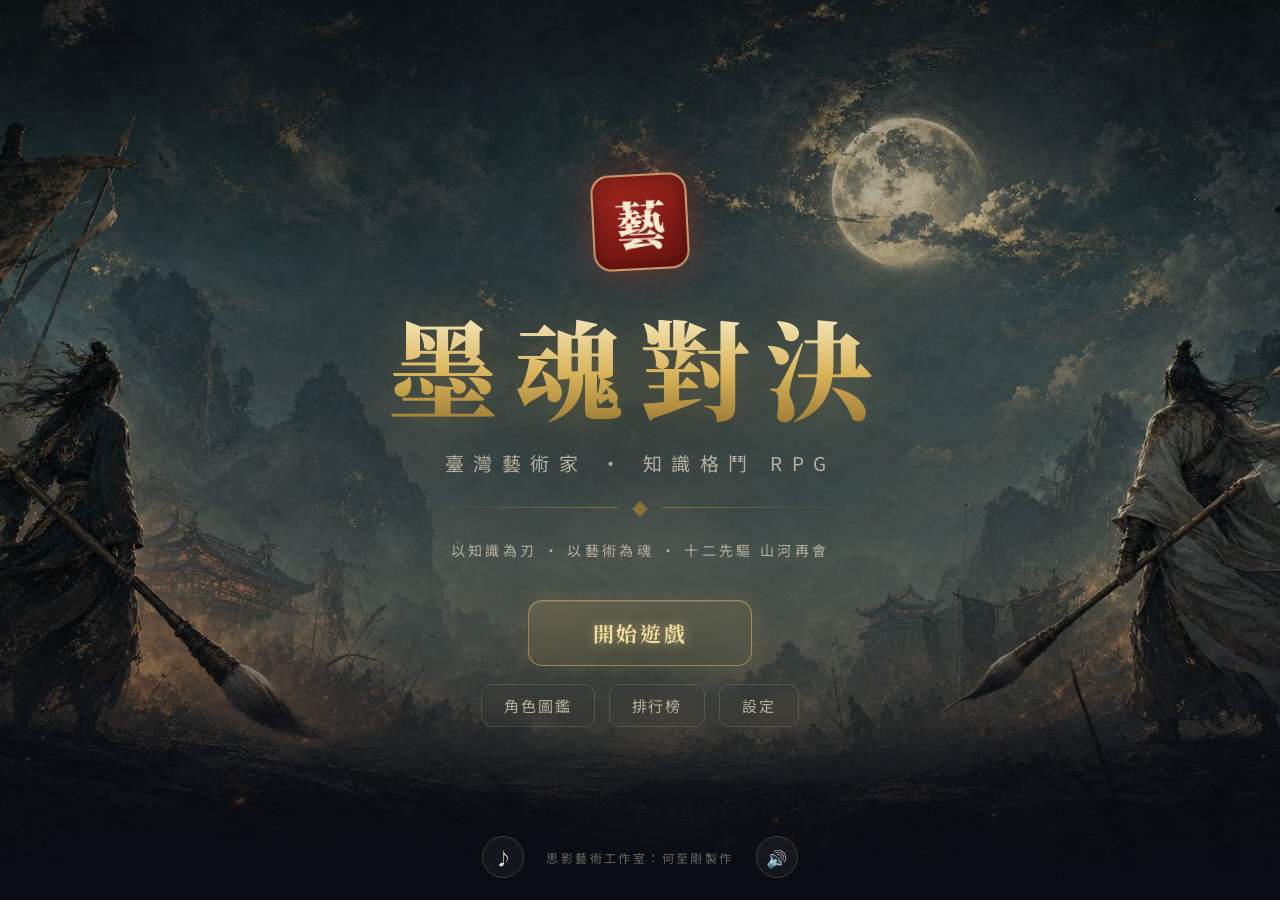
==== commit ab4b22e7: "首頁署名改為「思影藝術工作室：何至剛製作」 Co-Authored-By: Claude Fable 5 <noreply@anthropic.com>" ====
--- a/index.html
+++ b/index.html
@@ -42,7 +42,7 @@
     </div>
     <div class="hero-footer">
       <button class="icon-btn" id="btn-bgm" title="背景音樂">♪</button>
-      <span class="hero-credit">臺灣美術教育專案 · 教學用途</span>
+      <span class="hero-credit">思影藝術工作室：何至剛製作</span>
       <button class="icon-btn" id="btn-sfx" title="音效">🔊</button>
     </div>
   </div>
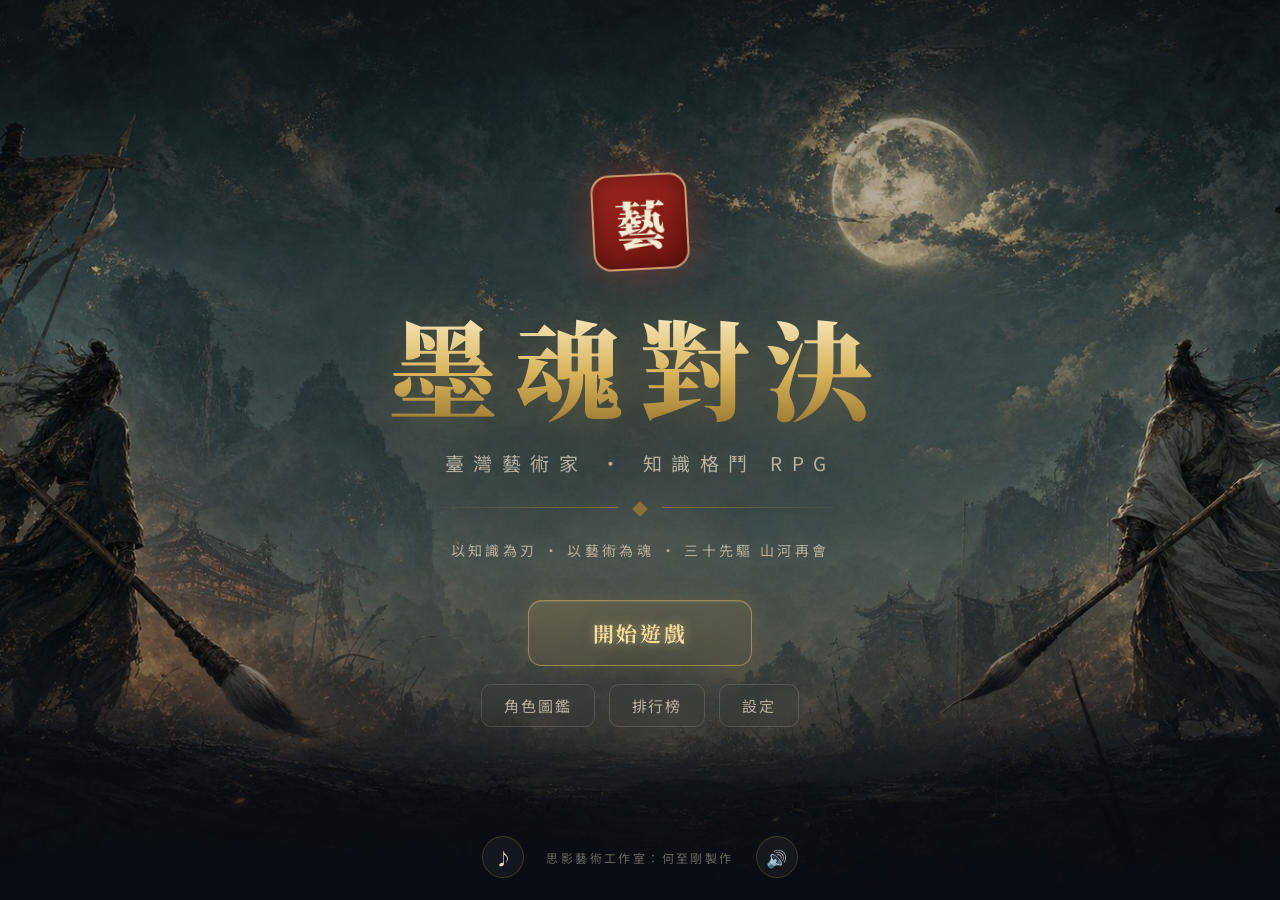
==== commit ab53823f: "題庫擴充至 210 題,首頁標語改為「三十先驅」 為新增的 18 位藝術家各寫 5 題專屬題目(共 90 題,難度 30/30/30), 涵蓋生平、代表作、師承、畫會與美術史脈絡,全數附答題解說。 內" ====
--- a/index.html
+++ b/index.html
@@ -30,7 +30,7 @@
       <h1 class="logo-title">墨魂對決</h1>
       <p class="logo-sub">臺灣藝術家 · 知識格鬥 RPG</p>
       <div class="logo-divider"><span>◆</span></div>
-      <p class="hero-tag">以知識為刃 · 以藝術為魂 · 十二先驅 山河再會</p>
+      <p class="hero-tag">以知識為刃 · 以藝術為魂 · 三十先驅 山河再會</p>
       <div class="hero-actions">
         <button class="btn btn-gold btn-xl" id="btn-start">開始遊戲</button>
         <div class="hero-subactions">
--- a/css/style.css
+++ b/css/style.css
@@ -242,6 +242,23 @@
   padding: 0 clamp(16px, 4vw, 56px);
   max-width: 1320px; margin: 0 auto; width: 100%;
 }
+.medium-header {
+  grid-column: 1 / -1;
+  display: flex; align-items: baseline; gap: 14px;
+  margin: 18px 2px 2px;
+}
+.medium-header:first-child { margin-top: 0; }
+.medium-header span {
+  font-family: var(--serif); font-size: 20px; font-weight: 700;
+  letter-spacing: 0.3em; color: var(--gold-hi);
+  text-shadow: 0 0 18px rgba(217, 180, 91, 0.35);
+}
+.medium-header i { font-style: normal; font-size: 12px; letter-spacing: 0.2em; color: var(--paper-dim); }
+.medium-header::after {
+  content: ''; flex: 1; height: 1px;
+  background: linear-gradient(90deg, rgba(217, 180, 91, 0.45), transparent);
+}
+
 .char-card {
   --c1: hsl(var(--h), 55%, 46%);
   --c2: hsl(var(--h2), 60%, 38%);
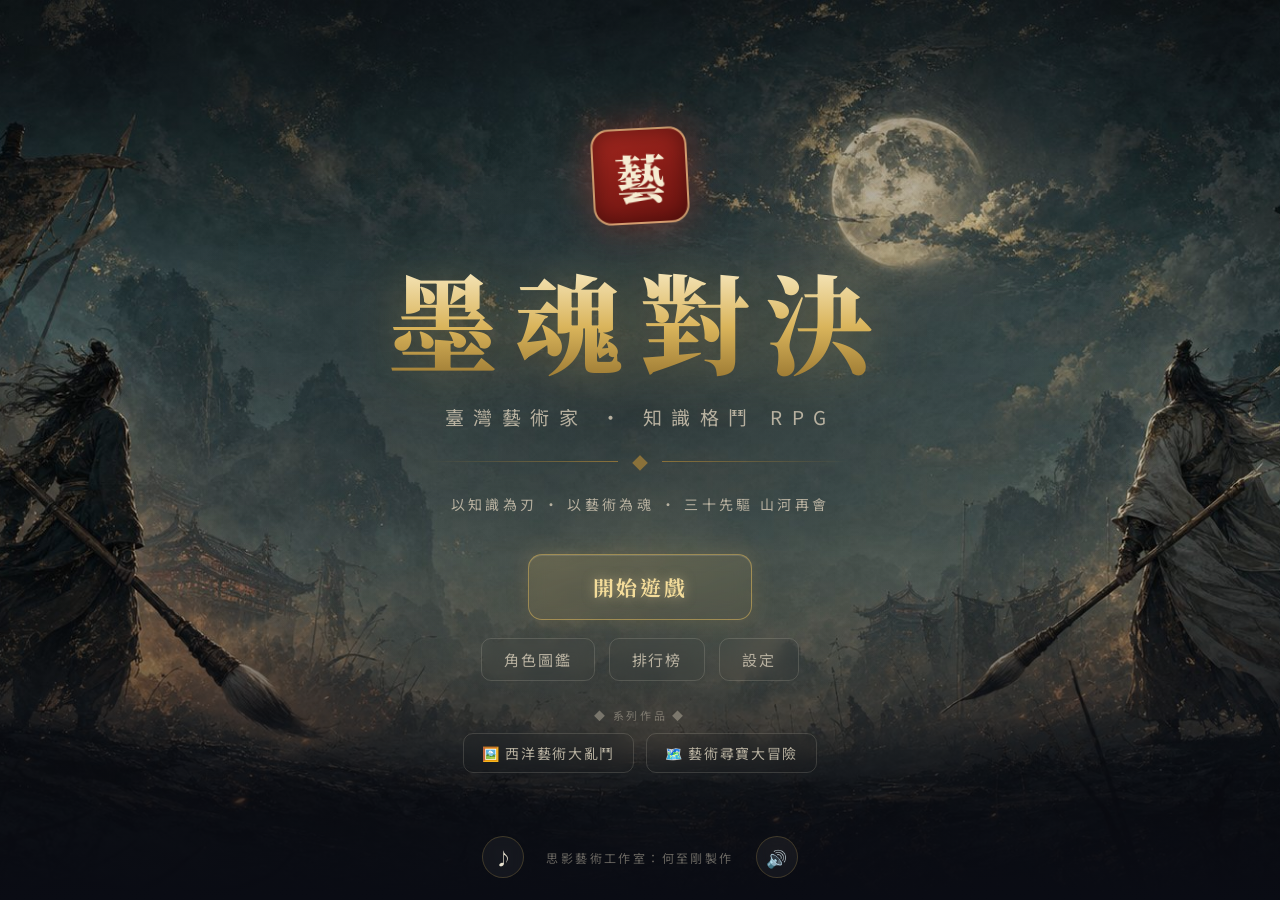
==== commit 2be0d418: "首頁加入系列作品入口 原本兩款姊妹作都只能靠直接輸入網址進入,學生找不到。 在首頁 hero 區加一排「系列作品」連結,通往: - 西洋藝術大亂鬥 (art-combat/) - 藝術尋寶大冒險 (a" ====
--- a/index.html
+++ b/index.html
@@ -38,6 +38,13 @@
           <button class="btn btn-ghost" id="btn-leaderboard">排行榜</button>
           <button class="btn btn-ghost" id="btn-settings">設定</button>
         </div>
+        <div class="sister-links">
+          <span class="sister-label">◆ 系列作品 ◆</span>
+          <div class="sister-row">
+            <a class="btn btn-ghost btn-sister" href="art-combat/index.html">🖼️ 西洋藝術大亂鬥</a>
+            <a class="btn btn-ghost btn-sister" href="art-adventure/index.html">🗺️ 藝術尋寶大冒險</a>
+          </div>
+        </div>
       </div>
     </div>
     <div class="hero-footer">
@@ -136,6 +143,36 @@
     <div class="header-spacer"></div>
   </header>
   <div class="teacher-wrap" id="teacher-wrap"></div>
+</section>
+
+<!-- ═══════════ 闖關模式 ═══════════ -->
+<section id="screen-campaign" class="screen">
+  <header class="screen-header">
+    <button class="btn btn-back" data-back="screen-modes">‹ 返回</button>
+    <h2 class="screen-title">美術史行旅</h2>
+    <div class="header-spacer" id="campaign-progress"></div>
+  </header>
+  <div class="campaign-wrap" id="campaign-wrap"></div>
+</section>
+
+<!-- ═══════════ 卡牌模式:收藏與牌組 ═══════════ -->
+<section id="screen-cards" class="screen">
+  <header class="screen-header">
+    <button class="btn btn-back" data-back="screen-modes">‹ 返回</button>
+    <h2 class="screen-title">作品卡牌</h2>
+    <div class="header-spacer" id="cards-progress"></div>
+  </header>
+  <div class="cards-wrap" id="cards-wrap"></div>
+</section>
+
+<!-- ═══════════ 卡牌對決 ═══════════ -->
+<section id="screen-cardbattle" class="screen">
+  <header class="screen-header">
+    <button class="btn btn-back" id="cb-quit">‹ 放棄對局</button>
+    <h2 class="screen-title">卡牌對決</h2>
+    <div class="header-spacer"></div>
+  </header>
+  <div class="cb-arena" id="cb-arena"></div>
 </section>
 
 <!-- ═══════════ 圖鑑 ═══════════ -->
--- a/css/style.css
+++ b/css/style.css
@@ -176,6 +176,10 @@
 
 .hero-actions { margin-top: 40px; animation: fadeUp 1s 0.9s var(--ease) both; }
 .hero-subactions { margin-top: 18px; display: flex; gap: 14px; justify-content: center; flex-wrap: wrap; }
+.sister-links { margin-top: 26px; text-align: center; }
+.sister-label { display: block; font-size: 11px; letter-spacing: 0.24em; color: var(--paper-dim); opacity: 0.5; margin-bottom: 10px; }
+.sister-row { display: flex; gap: 12px; justify-content: center; flex-wrap: wrap; }
+.btn-sister { display: inline-block; text-decoration: none; font-size: 14px; padding: 9px 18px; }
 .hero-footer {
   position: absolute; bottom: 22px; left: 0; right: 0; z-index: 4;
   display: flex; align-items: center; justify-content: center; gap: 22px;
@@ -994,6 +998,191 @@
 .g-work.locked { background: rgba(255, 255, 255, 0.03); border-color: rgba(255, 255, 255, 0.08); filter: grayscale(1); }
 .g-work.locked b { color: var(--paper-dim); }
 
+/* ═══════════ 闖關模式 ═══════════ */
+.campaign-wrap {
+  display: flex; flex-direction: column; gap: 12px;
+  padding: 4px clamp(16px, 4vw, 56px) 56px;
+  max-width: 860px; margin: 0 auto; width: 100%;
+}
+.chapter-header {
+  display: flex; align-items: center; gap: 14px;
+  margin: 16px 0 4px;
+}
+.chapter-header span {
+  font-family: var(--serif); font-size: 19px; font-weight: 700;
+  letter-spacing: 0.26em; color: var(--gold-hi);
+  text-shadow: 0 0 16px rgba(217, 180, 91, 0.35);
+}
+.chapter-header::after {
+  content: ''; flex: 1; height: 1px;
+  background: linear-gradient(90deg, rgba(217, 180, 91, 0.45), transparent);
+}
+.stage-node {
+  position: relative;
+  display: grid; grid-template-columns: 44px 64px 1fr auto; gap: 14px; align-items: center;
+  padding: 14px 18px; border-radius: 18px; text-align: left;
+  background:
+    radial-gradient(140% 100% at 0% 50%, hsla(var(--h), 55%, 50%, 0.1), transparent 55%),
+    linear-gradient(160deg, rgba(255, 255, 255, 0.05), rgba(255, 255, 255, 0.014));
+  border: 1px solid var(--glass-brd);
+  backdrop-filter: blur(10px);
+  transition: transform 0.28s var(--ease), box-shadow 0.28s var(--ease), border-color 0.28s;
+}
+.stage-node:not(.locked):hover { transform: translateX(6px); border-color: rgba(217, 180, 91, 0.65); box-shadow: 0 14px 36px rgba(0, 0, 0, 0.5), 0 0 24px rgba(217, 180, 91, 0.18); }
+.stage-node.current { border-color: var(--gold); box-shadow: 0 0 26px rgba(217, 180, 91, 0.3); animation: breathe 3.2s ease-in-out infinite; }
+.stage-node.locked { opacity: 0.45; cursor: not-allowed; filter: grayscale(0.6); }
+.stage-node.boss:not(.locked) { border-color: rgba(192, 57, 43, 0.6); }
+.sn-no {
+  width: 40px; height: 40px; border-radius: 50%;
+  display: flex; align-items: center; justify-content: center;
+  font-weight: 900; font-size: 17px; color: var(--gold-hi);
+  background: rgba(217, 180, 91, 0.1); border: 1px solid rgba(217, 180, 91, 0.35);
+}
+.stage-node.cleared .sn-no { background: rgba(63, 174, 140, 0.15); border-color: rgba(63, 174, 140, 0.5); color: #8fdcc2; }
+.sn-thumb { width: 64px; height: 64px; border-radius: 14px; overflow: hidden; border: 1px solid rgba(243, 220, 154, 0.3);
+  background: radial-gradient(circle at 40% 30%, hsl(var(--h), 55%, 42%), hsl(var(--h2), 60%, 30%)); display: flex; align-items: center; justify-content: center; }
+.sn-thumb img { width: 100%; height: 100%; object-fit: cover; object-position: 50% 8%; }
+.sn-mono { font-family: var(--serif); font-size: 30px; font-weight: 900; color: #f8f2df; }
+.stage-node.locked .sn-thumb img { filter: brightness(0.25) grayscale(1); }
+.sn-body { display: flex; flex-direction: column; gap: 2px; min-width: 0; }
+.sn-name { font-family: var(--serif); font-size: 18px; letter-spacing: 0.08em; color: var(--paper); }
+.sn-enemy { font-style: normal; font-size: 12px; color: var(--gold); letter-spacing: 0.06em; }
+.sn-intro { font-style: normal; font-size: 12px; color: var(--paper-dim); line-height: 1.5; }
+.sn-stars { font-size: 15px; color: var(--gold-hi); letter-spacing: 0.14em; white-space: nowrap; text-shadow: 0 0 10px rgba(243, 220, 154, 0.5); }
+
+/* ═══════════ 卡牌模式 ═══════════ */
+.cards-wrap { padding: 4px clamp(16px, 4vw, 56px) 56px; max-width: 1280px; margin: 0 auto; width: 100%; }
+.deck-bar { margin-bottom: 18px; }
+.deck-bar-head { display: flex; align-items: baseline; justify-content: space-between; gap: 16px; flex-wrap: wrap; margin-bottom: 12px; }
+.deck-rules { font-size: 12px; color: var(--paper-dim); letter-spacing: 0.04em; line-height: 1.6; }
+.deck-slots { display: grid; grid-template-columns: repeat(5, 1fr); gap: 10px; margin-bottom: 14px; }
+.deck-slot {
+  min-height: 84px; border-radius: 14px;
+  border: 1.5px dashed rgba(233, 226, 208, 0.2);
+  display: flex; flex-direction: column; align-items: center; justify-content: center; gap: 3px;
+  color: var(--paper-dim); font-size: 12px; text-align: center; padding: 8px 6px;
+}
+.deck-slot.filled {
+  border: 1px solid rgba(217, 180, 91, 0.5); cursor: pointer;
+  background: radial-gradient(120% 100% at 50% 0%, hsla(var(--h), 60%, 50%, 0.14), rgba(255, 255, 255, 0.03));
+  transition: all 0.25s var(--ease);
+}
+.deck-slot.filled:hover { border-color: var(--red-hi); box-shadow: 0 0 14px rgba(192, 57, 43, 0.3); }
+.deck-slot.filled img { width: 34px; height: 34px; border-radius: 50%; object-fit: cover; object-position: 50% 8%; border: 1px solid rgba(243, 220, 154, 0.4); }
+.deck-slot.filled span { color: var(--paper); font-size: 12px; }
+.deck-slot.filled i { font-style: normal; color: var(--gold-hi); font-size: 11px; }
+.deck-actions { display: flex; align-items: center; justify-content: space-between; gap: 16px; flex-wrap: wrap; }
+
+.wcard-grid { display: grid; grid-template-columns: repeat(auto-fill, minmax(150px, 1fr)); gap: 12px; margin-bottom: 8px; }
+.wcard {
+  position: relative;
+  display: flex; flex-direction: column; gap: 5px;
+  padding: 12px 12px 10px; border-radius: 14px;
+  background:
+    radial-gradient(130% 90% at 50% -10%, hsla(var(--h), 58%, 50%, 0.16), transparent 60%),
+    linear-gradient(160deg, rgba(255, 255, 255, 0.055), rgba(255, 255, 255, 0.015));
+  border: 1px solid var(--glass-brd);
+  backdrop-filter: blur(8px);
+  transition: transform 0.25s var(--ease), box-shadow 0.25s var(--ease), border-color 0.25s;
+}
+.wcard.collectible { cursor: pointer; }
+.wcard.collectible:not(.locked):hover { transform: translateY(-5px) scale(1.03); border-color: rgba(217, 180, 91, 0.65); box-shadow: 0 14px 34px rgba(0, 0, 0, 0.5), 0 0 22px hsla(var(--h), 70%, 55%, 0.2); }
+.wcard.locked { opacity: 0.4; filter: grayscale(0.85); cursor: not-allowed; }
+.wcard.in-deck { border-color: var(--gold); box-shadow: 0 0 0 1px var(--gold), 0 0 18px rgba(217, 180, 91, 0.3); }
+.wcard-badge {
+  position: absolute; top: -9px; left: 50%; transform: translateX(-50%);
+  background: linear-gradient(160deg, var(--gold-hi), var(--gold));
+  color: #241c08; font-weight: 700; font-size: 10.5px; letter-spacing: 0.18em;
+  padding: 2px 12px; border-radius: 999px;
+}
+.wcard-head { display: flex; align-items: center; gap: 8px; }
+.wcard-head img { width: 30px; height: 30px; border-radius: 50%; object-fit: cover; object-position: 50% 8%; border: 1px solid rgba(243, 220, 154, 0.4); }
+.wcard-head span { font-size: 12.5px; color: var(--paper-dim); letter-spacing: 0.06em; }
+.wcard-title { font-family: var(--serif); font-size: 15px; font-weight: 600; color: var(--gold-hi); letter-spacing: 0.02em; line-height: 1.4; }
+.wcard-year { font-size: 11.5px; color: var(--paper-dim); }
+.wcard-foot { display: flex; align-items: center; justify-content: space-between; margin-top: 4px; }
+.wcard-medium { font-size: 10.5px; letter-spacing: 0.1em; padding: 2px 9px; border-radius: 999px; border: 1px solid; }
+.wcard-medium.m-0 { color: #f0a868; border-color: rgba(240, 168, 104, 0.5); background: rgba(240, 168, 104, 0.08); }
+.wcard-medium.m-1 { color: #8fdcc2; border-color: rgba(63, 174, 140, 0.5); background: rgba(63, 174, 140, 0.08); }
+.wcard-medium.m-2 { color: #9ec8f0; border-color: rgba(110, 160, 220, 0.5); background: rgba(110, 160, 220, 0.08); }
+.wcard-medium.m-3 { color: #cdb4e8; border-color: rgba(160, 120, 210, 0.5); background: rgba(160, 120, 210, 0.08); }
+.wcard-power { font-weight: 900; font-size: 14px; color: var(--gold-hi); text-shadow: 0 0 10px rgba(243, 220, 154, 0.4); }
+
+/* 卡牌對決 */
+.cb-arena { flex: 1; display: flex; flex-direction: column; gap: 14px; padding: 0 clamp(16px, 4vw, 56px) 40px; max-width: 1080px; margin: 0 auto; width: 100%; }
+.cb-score {
+  display: grid; grid-template-columns: 1fr auto 1fr; align-items: center; gap: 14px;
+  padding: 12px 20px; border-radius: 16px;
+  background: linear-gradient(160deg, rgba(13, 15, 26, 0.8), rgba(13, 15, 26, 0.6));
+  border: 1px solid var(--glass-brd); backdrop-filter: blur(10px);
+}
+.cb-side { display: flex; align-items: center; gap: 12px; font-family: var(--serif); letter-spacing: 0.14em; }
+.cb-side.right { justify-content: flex-end; }
+.cb-pips { display: flex; gap: 6px; }
+.cb-pips i {
+  width: 14px; height: 14px; border-radius: 50%;
+  background: rgba(255, 255, 255, 0.09); border: 1px solid rgba(255, 255, 255, 0.18);
+}
+.cb-pips i.on.p { background: var(--gold); box-shadow: 0 0 12px rgba(217, 180, 91, 0.7); border-color: var(--gold-hi); }
+.cb-pips i.on.c { background: #7aa0d8; box-shadow: 0 0 12px rgba(122, 160, 216, 0.7); border-color: #b9d4ff; }
+.cb-round { font-size: 13px; letter-spacing: 0.3em; color: var(--gold); }
+.cb-duel { display: grid; grid-template-columns: 1fr auto 1fr; gap: 18px; align-items: start; justify-items: center; min-height: 210px; }
+.cb-slot { position: relative; width: min(230px, 100%); }
+.cb-slot .wcard.played { animation: popIn 0.4s var(--ease); }
+.cb-slot-empty {
+  height: 150px; border-radius: 14px; border: 1.5px dashed rgba(233, 226, 208, 0.2);
+  display: flex; align-items: center; justify-content: center;
+  color: var(--paper-dim); font-size: 13px; letter-spacing: 0.2em;
+}
+.cb-vs { font-family: var(--serif); font-size: 34px; font-weight: 900; color: rgba(217, 180, 91, 0.35); align-self: center; }
+.wcard-back {
+  height: 150px; align-items: center; justify-content: center;
+  font-family: var(--serif); font-size: 44px; font-weight: 900; color: rgba(243, 220, 154, 0.5);
+  background: repeating-linear-gradient(45deg, rgba(217, 180, 91, 0.06) 0 12px, rgba(255, 255, 255, 0.02) 12px 24px);
+  display: flex;
+}
+.wcard.flip-in { animation: flipIn 0.55s var(--ease); }
+@keyframes flipIn { 0% { transform: rotateY(90deg) scale(0.9); opacity: 0; } 100% { transform: rotateY(0) scale(1); opacity: 1; } }
+.cb-power {
+  position: absolute; top: -14px; right: -8px;
+  min-width: 46px; padding: 6px 12px; border-radius: 14px; text-align: center;
+  font-weight: 900; font-size: 22px; color: var(--paper);
+  background: rgba(10, 12, 20, 0.92); border: 1px solid rgba(255, 255, 255, 0.2);
+  box-shadow: 0 8px 22px rgba(0, 0, 0, 0.5);
+  animation: popIn 0.35s var(--ease);
+}
+.cb-power i { display: block; font-style: normal; font-weight: 400; font-size: 10px; color: var(--paper-dim); letter-spacing: 0.04em; white-space: nowrap; }
+.cb-power.win { border-color: var(--gold); color: var(--gold-hi); box-shadow: 0 0 22px rgba(217, 180, 91, 0.45); }
+.cb-power.lose { opacity: 0.75; filter: grayscale(0.4); }
+.cb-bottom { min-height: 240px; }
+.cb-hint { text-align: center; font-size: 12.5px; letter-spacing: 0.12em; color: var(--paper-dim); margin-bottom: 10px; }
+.cb-hand { display: grid; grid-template-columns: repeat(auto-fit, minmax(150px, 190px)); gap: 12px; justify-content: center; }
+.cb-hand .wcard.in-hand { cursor: pointer; }
+.cb-hand .wcard.in-hand:hover { transform: translateY(-8px) scale(1.04); border-color: var(--gold); box-shadow: 0 16px 36px rgba(0, 0, 0, 0.55), 0 0 24px rgba(217, 180, 91, 0.3); }
+.cb-q { width: min(860px, 100%); margin: 0 auto; }
+.cb-qtimer { height: 5px; border-radius: 99px; background: rgba(255, 255, 255, 0.08); overflow: hidden; margin-bottom: 12px; }
+.cb-qtimer div {
+  height: 100%; width: 100%;
+  background: linear-gradient(90deg, var(--jade), var(--gold));
+  animation: qbarShrink linear forwards;
+  transform-origin: left;
+}
+@keyframes qbarShrink { from { width: 100%; } to { width: 0%; } }
+.cb-roundresult {
+  display: flex; flex-direction: column; align-items: center; gap: 14px;
+  padding: 26px 0;
+}
+.cb-roundresult b { font-family: var(--serif); font-size: 21px; letter-spacing: 0.14em; color: var(--gold-hi); text-shadow: 0 0 16px rgba(217, 180, 91, 0.4); }
+
+@media (max-width: 700px) {
+  .stage-node { grid-template-columns: 36px 52px 1fr; }
+  .sn-stars { grid-column: 1 / -1; text-align: center; }
+  .cb-duel { grid-template-columns: 1fr; }
+  .cb-vs { display: none; }
+  .cb-slot { width: min(230px, 88vw); }
+  .deck-slots { grid-template-columns: repeat(auto-fit, minmax(90px, 1fr)); }
+}
+
 /* ═══════════ Toast ═══════════ */
 .toast {
   position: fixed; bottom: 30px; left: 50%; transform: translate(-50%, 24px);
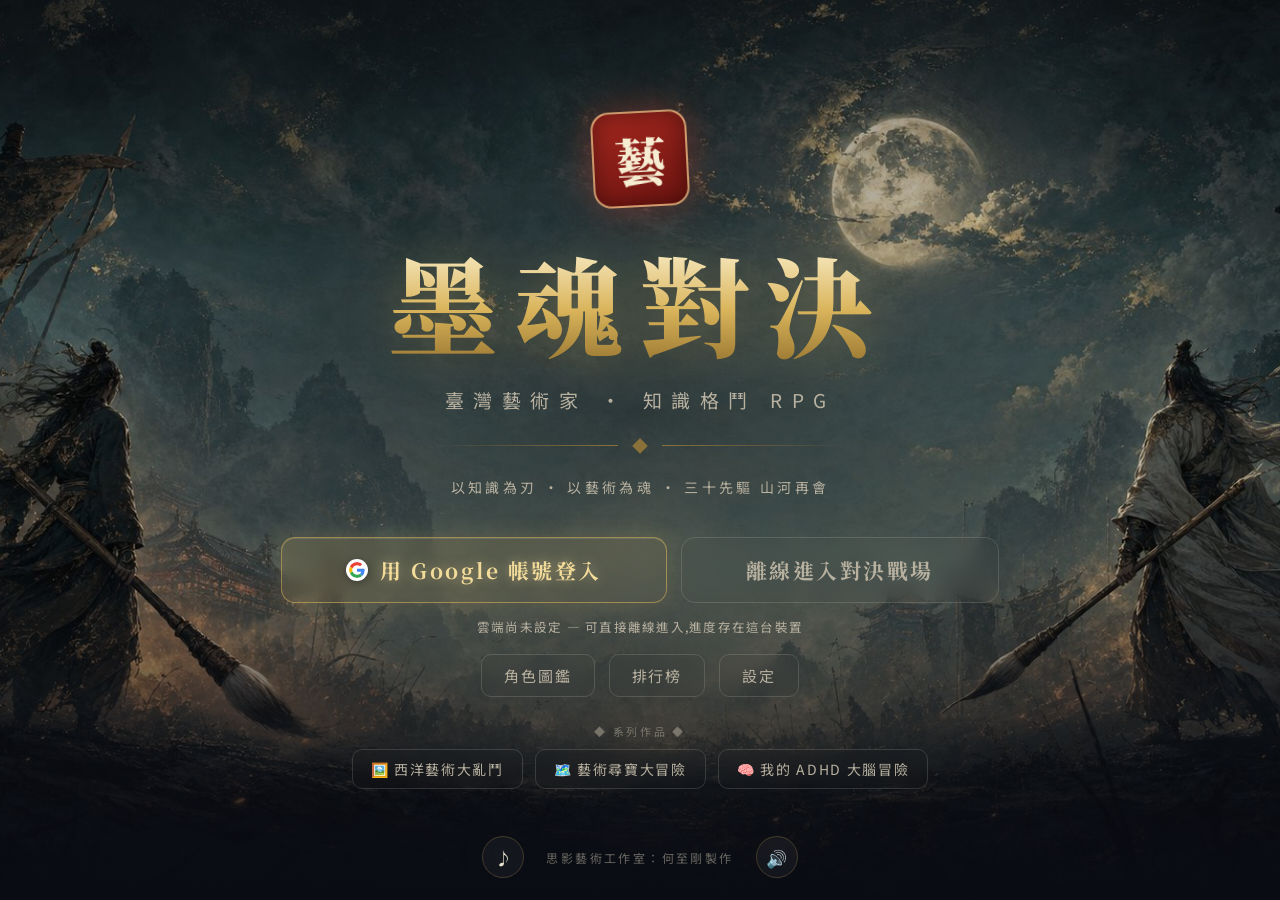
==== commit 24949cb3: "首頁整合 Google 登入,接上 Firebase Auth 與 Firestore 開始遊戲改為兩個入口:「用 Google 帳號登入」與「離線進入對決戰場」, 兩者選完都直接進入模式主畫面。  " ====
--- a/index.html
+++ b/index.html
@@ -25,6 +25,7 @@
 <section id="screen-home" class="screen active">
   <div class="hero">
     <div class="hero-art"></div>
+    <div class="player-bar hidden" id="player-bar"></div>
     <div class="hero-center">
       <div class="logo-seal">藝</div>
       <h1 class="logo-title">墨魂對決</h1>
@@ -32,7 +33,19 @@
       <div class="logo-divider"><span>◆</span></div>
       <p class="hero-tag">以知識為刃 · 以藝術為魂 · 三十先驅 山河再會</p>
       <div class="hero-actions">
-        <button class="btn btn-gold btn-xl" id="btn-start">開始遊戲</button>
+        <div class="login-actions" id="login-actions">
+          <button class="btn btn-gold btn-xl btn-google" id="btn-google">
+            <svg class="g-mark" viewBox="0 0 48 48" aria-hidden="true">
+              <path fill="#EA4335" d="M24 9.5c3.54 0 6.71 1.22 9.21 3.6l6.85-6.85C35.9 2.38 30.47 0 24 0 14.62 0 6.51 5.38 2.56 13.22l7.98 6.19C12.43 13.72 17.74 9.5 24 9.5z"/>
+              <path fill="#4285F4" d="M46.98 24.55c0-1.57-.15-3.09-.38-4.55H24v9.02h12.94c-.58 2.96-2.26 5.48-4.78 7.18l7.73 6c4.51-4.18 7.09-10.36 7.09-17.65z"/>
+              <path fill="#FBBC05" d="M10.53 28.59c-.48-1.45-.76-2.99-.76-4.59s.27-3.14.76-4.59l-7.98-6.19C.92 16.46 0 20.12 0 24c0 3.88.92 7.54 2.56 10.78l7.97-6.19z"/>
+              <path fill="#34A853" d="M24 48c6.48 0 11.93-2.13 15.89-5.81l-7.73-6c-2.15 1.45-4.92 2.3-8.16 2.3-6.26 0-11.57-4.22-13.47-9.91l-7.98 6.19C6.51 42.62 14.62 48 24 48z"/>
+            </svg>
+            <span id="btn-google-text">用 Google 帳號登入</span>
+          </button>
+          <button class="btn btn-ghost btn-xl" id="btn-offline">離線進入對決戰場</button>
+        </div>
+        <p class="login-note" id="login-note"></p>
         <div class="hero-subactions">
           <button class="btn btn-ghost" id="btn-gallery-home">角色圖鑑</button>
           <button class="btn btn-ghost" id="btn-leaderboard">排行榜</button>
@@ -43,6 +56,7 @@
           <div class="sister-row">
             <a class="btn btn-ghost btn-sister" href="art-combat/index.html">🖼️ 西洋藝術大亂鬥</a>
             <a class="btn btn-ghost btn-sister" href="art-adventure/index.html">🗺️ 藝術尋寶大冒險</a>
+            <a class="btn btn-ghost btn-sister" href="adhd-adventure/index.html">🧠 我的 ADHD 大腦冒險</a>
           </div>
         </div>
       </div>
@@ -60,7 +74,7 @@
   <header class="screen-header">
     <button class="btn btn-back" data-back="screen-home">‹ 返回</button>
     <h2 class="screen-title">選擇模式</h2>
-    <div class="header-spacer"></div>
+    <div class="header-spacer" id="modes-user"></div>
   </header>
   <div id="mode-grid" class="mode-grid"></div>
 </section>
@@ -197,6 +211,8 @@
 
 <div class="toast" id="toast"></div>
 
+<script src="js/firebase-config.js"></script>
+<script src="js/cloud.js"></script>
 <script src="js/data.js"></script>
 <script src="js/audio.js"></script>
 <script src="js/fx.js"></script>
--- a/css/style.css
+++ b/css/style.css
@@ -1183,6 +1183,63 @@
   .deck-slots { grid-template-columns: repeat(auto-fit, minmax(90px, 1fr)); }
 }
 
+/* ═══════════ 登入 / 雲端 ═══════════ */
+.login-actions { display: flex; gap: 14px; justify-content: center; flex-wrap: wrap; }
+.btn-google { display: inline-flex; align-items: center; gap: 12px; }
+.btn-google .g-mark {
+  width: 22px; height: 22px; flex: 0 0 22px;
+  background: #fff; border-radius: 50%; padding: 3px;
+  box-shadow: 0 2px 8px rgba(0, 0, 0, 0.35);
+}
+#btn-offline.btn-xl { font-family: var(--serif); font-weight: 700; }
+.login-note {
+  margin-top: 14px; font-size: 12.5px; letter-spacing: 0.1em;
+  color: var(--paper-dim); min-height: 18px;
+}
+.player-bar {
+  position: absolute; top: 20px; right: 22px; z-index: 6;
+  display: flex; align-items: center; gap: 12px;
+  padding: 8px 12px 8px 10px; border-radius: 999px;
+  background: rgba(10, 12, 20, 0.72);
+  border: 1px solid rgba(217, 180, 91, 0.4);
+  backdrop-filter: blur(10px);
+  box-shadow: 0 10px 30px rgba(0, 0, 0, 0.5);
+  animation: fadeUp 0.5s var(--ease) both;
+}
+.pb-face { width: 38px; height: 38px; border-radius: 50%; overflow: hidden; flex: 0 0 38px;
+  border: 1px solid rgba(243, 220, 154, 0.5); background: rgba(217, 180, 91, 0.15);
+  display: flex; align-items: center; justify-content: center; }
+.pb-face img { width: 100%; height: 100%; object-fit: cover; }
+.pb-initial { font-family: var(--serif); font-size: 19px; font-weight: 900; color: var(--gold-hi); }
+.pb-initial.sm { font-size: 13px; }
+.pb-info { display: flex; flex-direction: column; line-height: 1.3; }
+.pb-info b { font-size: 13.5px; color: var(--paper); letter-spacing: 0.04em; }
+.pb-info i { font-style: normal; font-size: 10.5px; color: var(--jade); letter-spacing: 0.06em; }
+
+.board-tabs { display: flex; gap: 8px; justify-content: center; margin-bottom: 14px; }
+.board-tab {
+  padding: 7px 18px; border-radius: 999px; font-size: 13px; letter-spacing: 0.12em;
+  border: 1px solid rgba(255, 255, 255, 0.14); background: var(--glass); color: var(--paper-dim);
+  transition: all 0.25s var(--ease);
+}
+.board-tab:hover { color: var(--paper); border-color: var(--gold-dim); }
+.board-tab.on { border-color: var(--gold); color: var(--gold-hi); background: rgba(217, 180, 91, 0.12); box-shadow: 0 0 14px rgba(217, 180, 91, 0.25); }
+.board-player { display: flex; align-items: center; gap: 9px; }
+.board-player img { width: 26px; height: 26px; border-radius: 50%; object-fit: cover; border: 1px solid rgba(243, 220, 154, 0.4); }
+.board-table tr.is-me td { background: rgba(217, 180, 91, 0.08); }
+.me-tag { font-style: normal; font-size: 10px; letter-spacing: 0.14em; padding: 1px 7px; border-radius: 999px;
+  background: linear-gradient(120deg, var(--gold-hi), var(--gold)); color: #241c08; }
+.board-mode { display: block; font-style: normal; font-size: 10.5px; color: var(--paper-dim); font-weight: 400; letter-spacing: 0.1em; }
+.cloud-status { display: flex; flex-direction: column; gap: 3px; padding: 4px 0 8px; }
+.cloud-status b { font-size: 13px; color: var(--gold-hi); letter-spacing: 0.14em; }
+.cloud-status span { font-size: 12.5px; color: var(--paper-dim); line-height: 1.6; }
+
+@media (max-width: 640px) {
+  .player-bar { top: 12px; right: 12px; padding: 6px 10px 6px 8px; }
+  .pb-info b { font-size: 12px; }
+  .login-actions .btn-xl { padding: 14px 26px; font-size: 17px; }
+}
+
 /* ═══════════ Toast ═══════════ */
 .toast {
   position: fixed; bottom: 30px; left: 50%; transform: translate(-50%, 24px);
